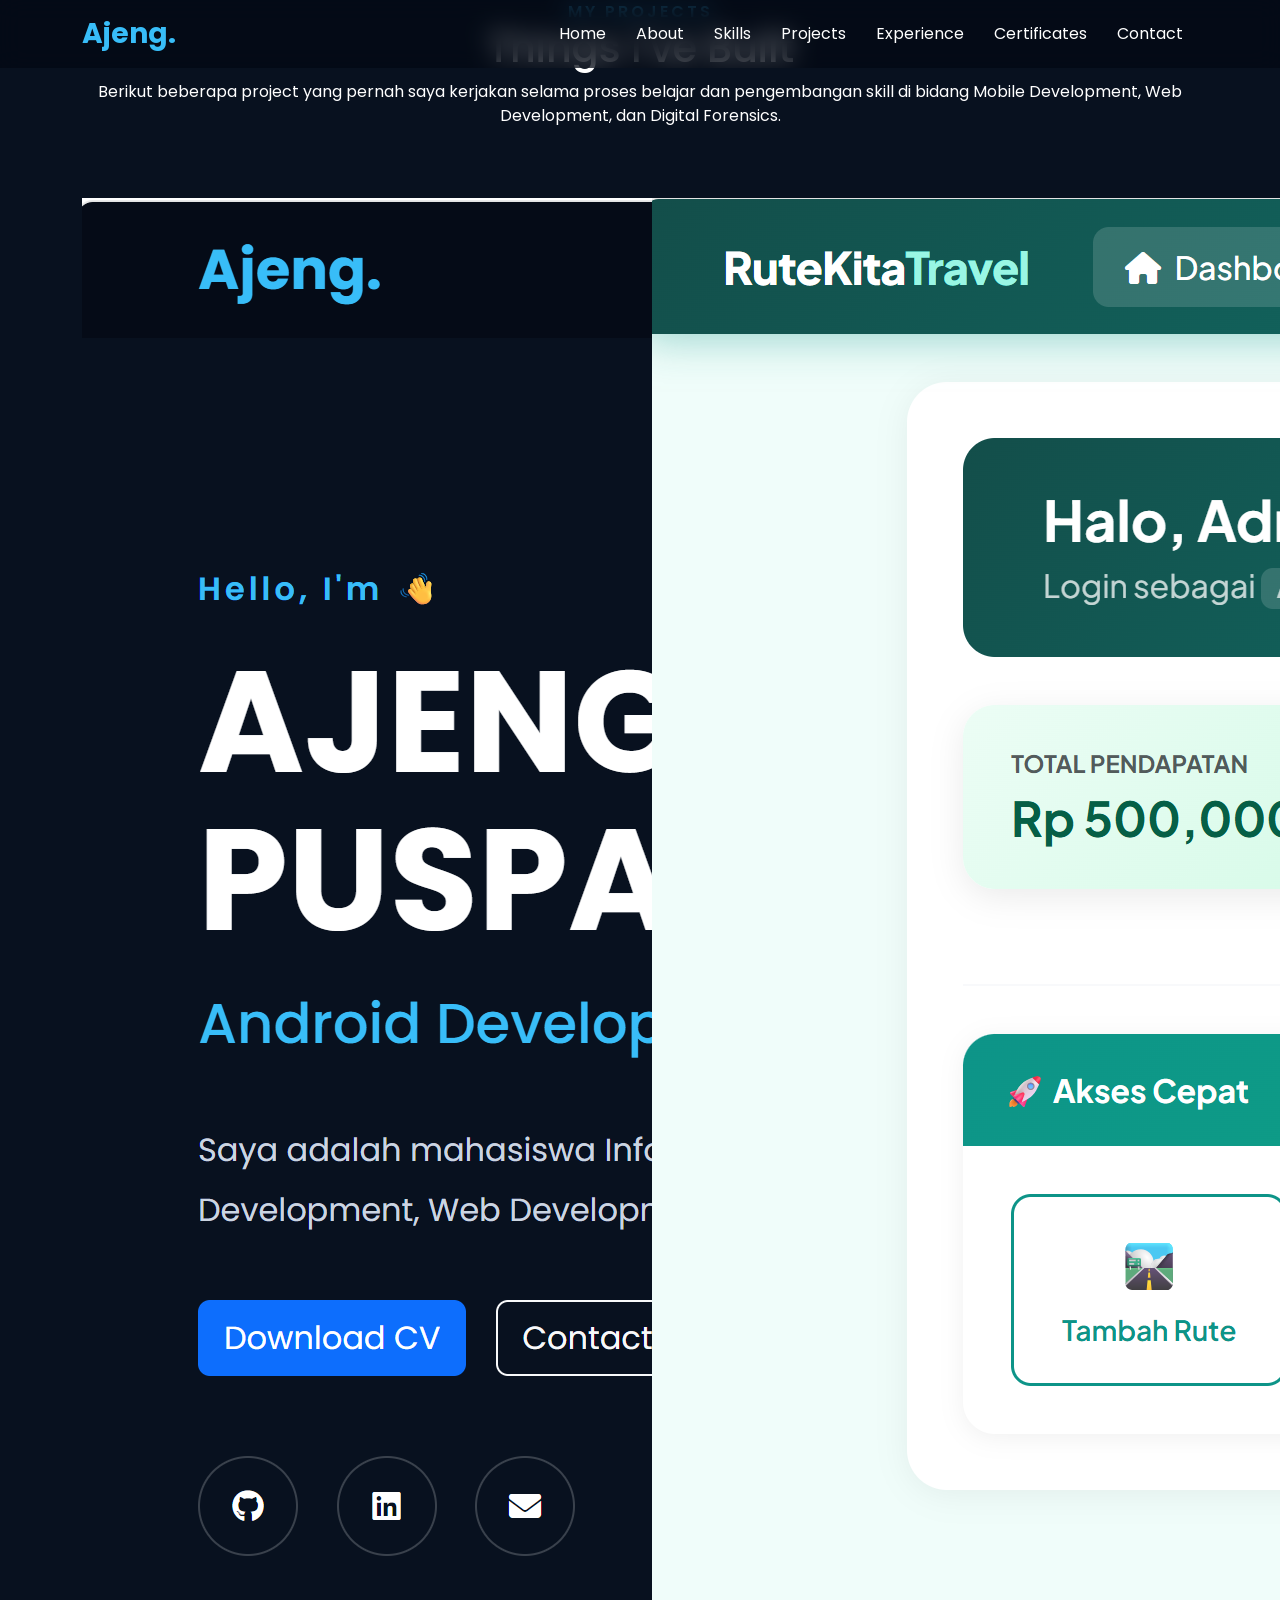
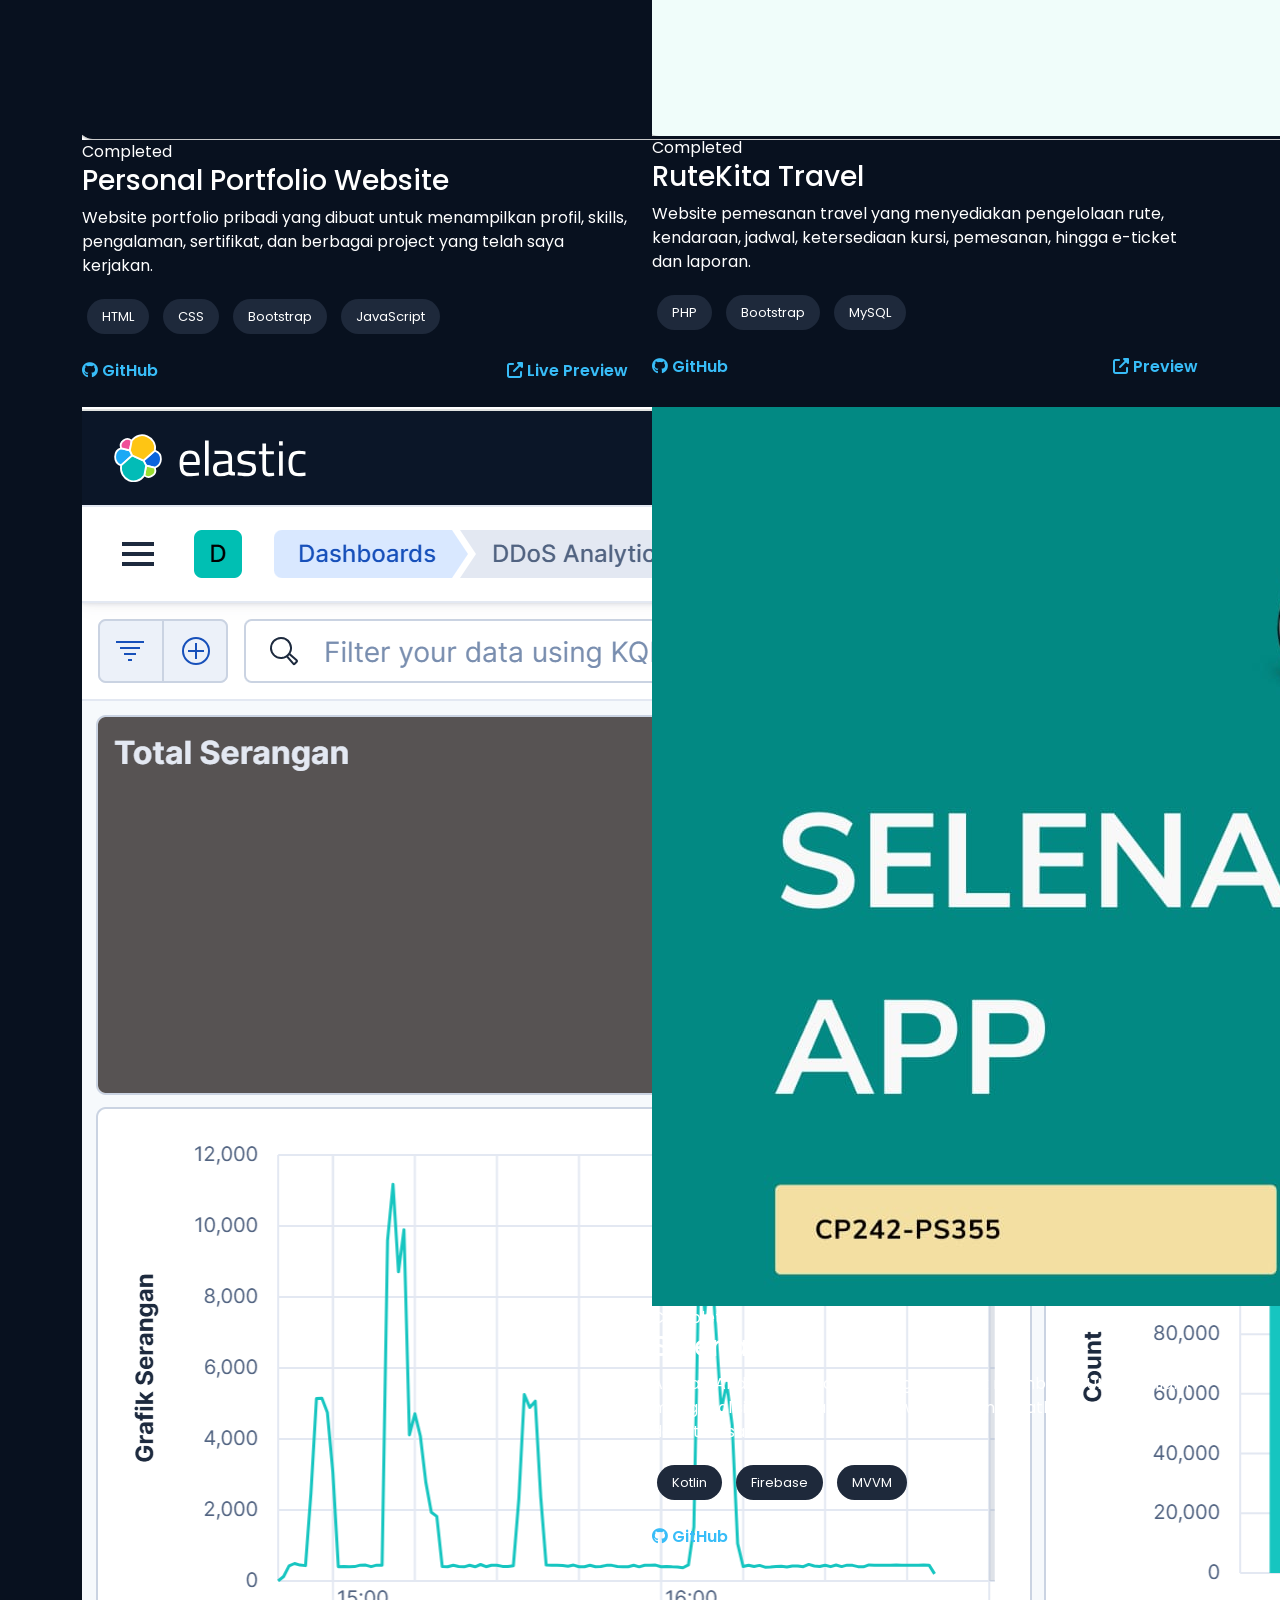
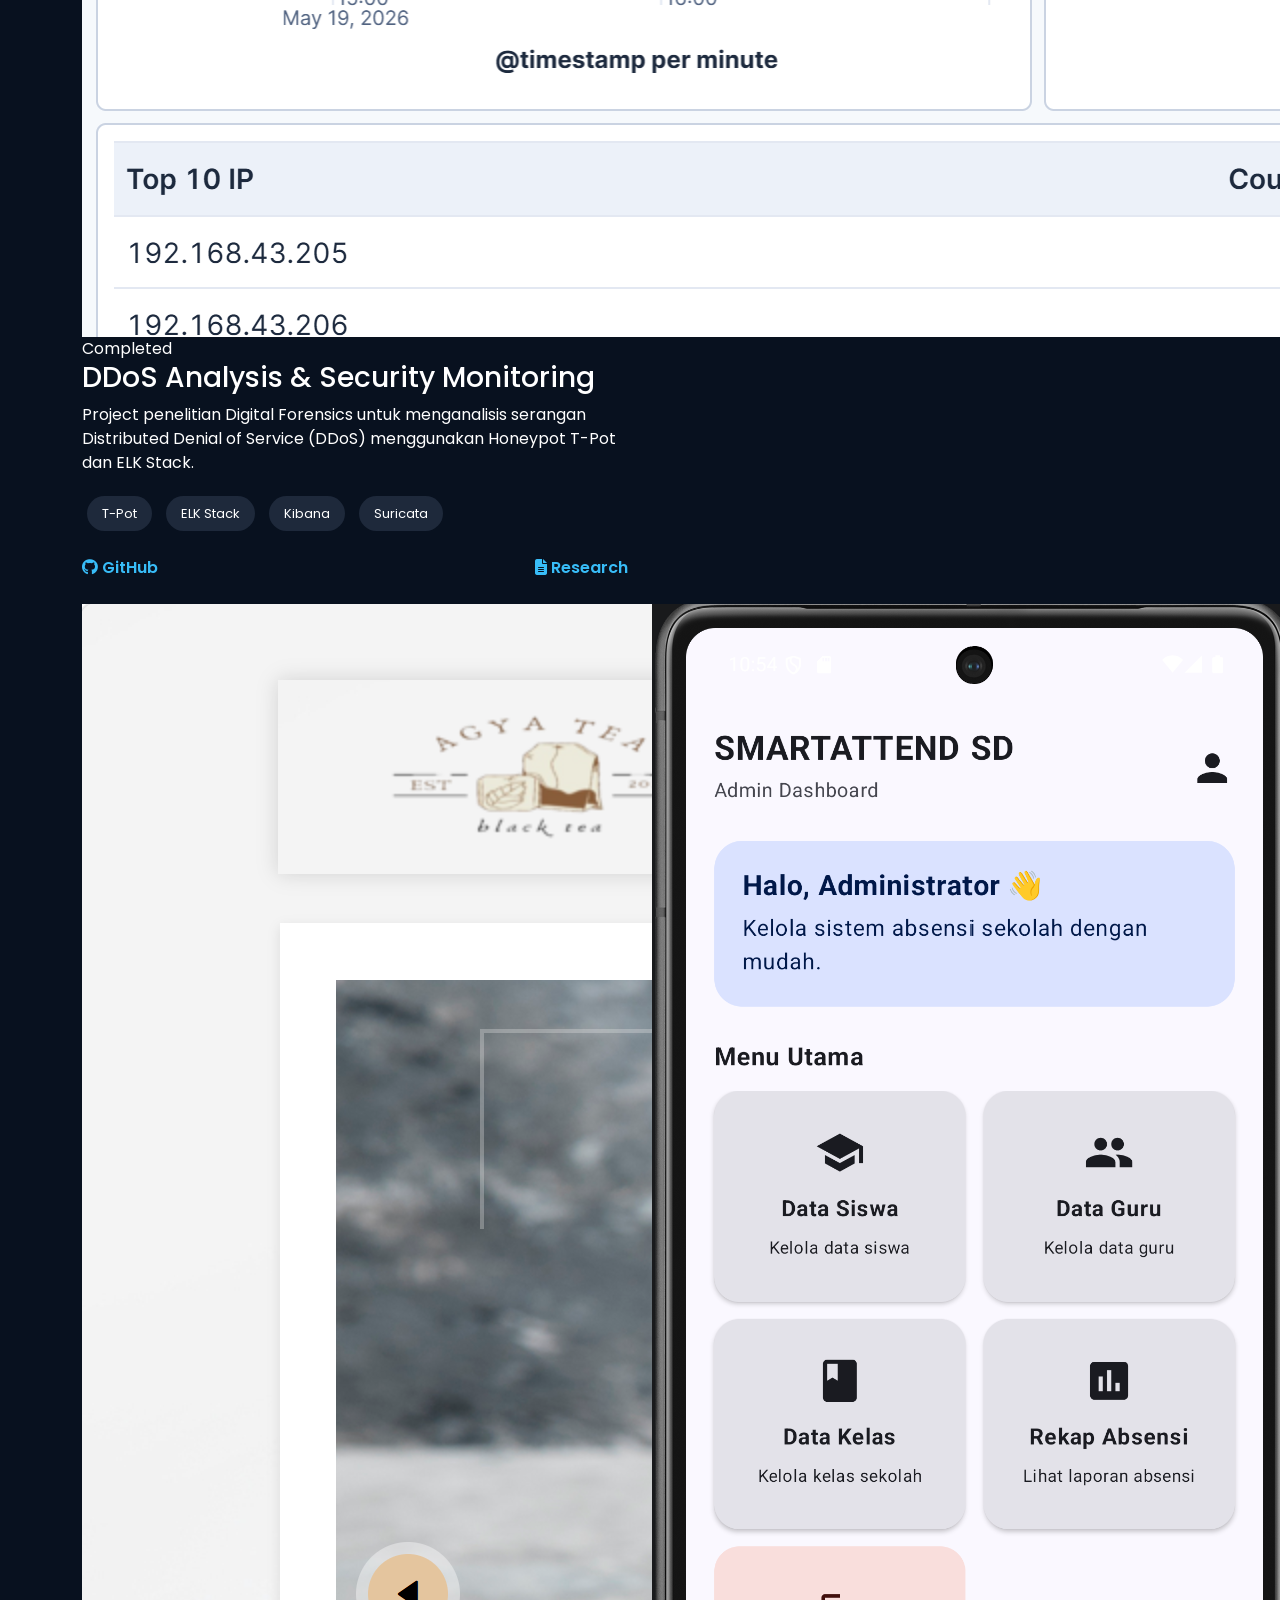
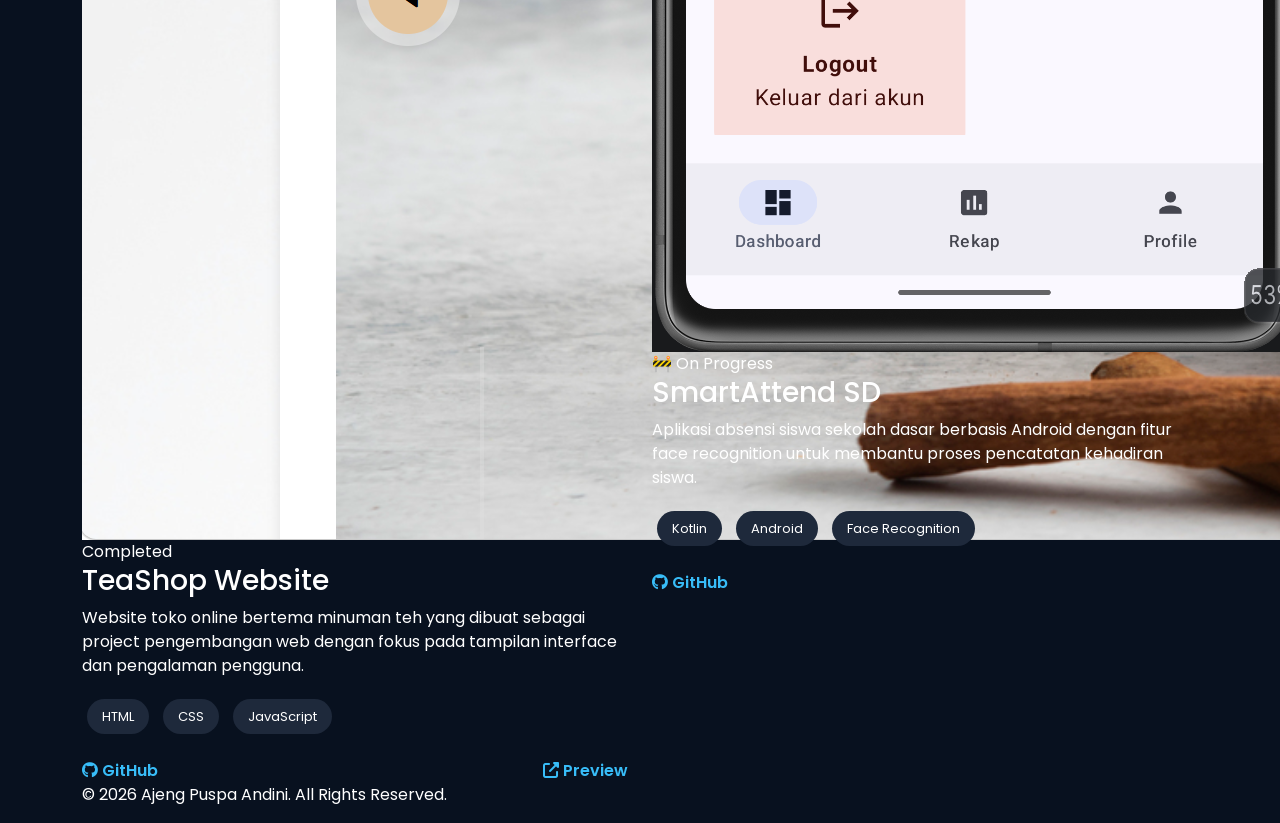
==== projects.html @ 6c4ac5fb "Add view all projects button" ====
<!DOCTYPE html>
<html lang="en">

<head>

    <meta charset="UTF-8">
    <meta name="viewport" content="width=device-width, initial-scale=1.0">

    <title>Projects | Ajeng Puspa Andini</title>

    <!-- Google Font -->
    <link rel="preconnect" href="https://fonts.googleapis.com">

    <link href="https://fonts.googleapis.com/css2?family=Poppins:wght@300;400;500;600;700&display=swap"
        rel="stylesheet">

    <!-- Bootstrap -->
    <link href="https://cdn.jsdelivr.net/npm/bootstrap@5.3.7/dist/css/bootstrap.min.css"
        rel="stylesheet">

    <!-- Font Awesome -->
    <link rel="stylesheet"
        href="https://cdnjs.cloudflare.com/ajax/libs/font-awesome/6.7.2/css/all.min.css">

    <!-- CSS -->
    <link rel="stylesheet" href="css/style.css">
    <link rel="stylesheet" href="css/responsive.css">

</head>


<body>

    <!-- Navbar -->
    <div id="navbar"></div>


    <!-- Projects Header -->
    <section class="projects-page">

        <div class="container">

            <div class="section-title">

                <span>MY PROJECTS</span>

                <h1>Things I've Built</h1>

                <p>
                    Berikut beberapa project yang pernah saya kerjakan
                    selama proses belajar dan pengembangan skill di bidang
                    Mobile Development, Web Development, dan Digital Forensics.
                </p>

            </div>


            <!-- Project List -->
            <div class="row g-4">


                <!-- Portfolio -->
                <div class="col-lg-6">

                    <div class="project-detail-card">

                        <img src="assets/image/portofolio.png"
                            alt="Personal Portfolio Website">

                        <div class="project-detail-content">

                            <span class="project-status">
                                Completed
                            </span>

                            <h3>
                                Personal Portfolio Website
                            </h3>

                            <p>
                                Website portfolio pribadi yang dibuat untuk
                                menampilkan profil, skills, pengalaman,
                                sertifikat, dan berbagai project yang telah
                                saya kerjakan.
                            </p>

                            <div class="tech">

                                <span>HTML</span>
                                <span>CSS</span>
                                <span>Bootstrap</span>
                                <span>JavaScript</span>

                            </div>

                            <div class="project-button">

                                <a href="#" target="_blank">
                                    <i class="fab fa-github"></i>
                                    GitHub
                                </a>

                                <a href="#" target="_blank">
                                    <i class="fas fa-external-link-alt"></i>
                                    Live Preview
                                </a>

                            </div>

                        </div>

                    </div>

                </div>


                <!-- RuteKita -->
                <div class="col-lg-6">

                    <div class="project-detail-card">

                        <img src="assets/image/TravelWeb.png"
                            alt="RuteKita Travel">

                        <div class="project-detail-content">

                            <span class="project-status">
                                Completed
                            </span>

                            <h3>
                                RuteKita Travel
                            </h3>

                            <p>
                                Website pemesanan travel yang menyediakan
                                pengelolaan rute, kendaraan, jadwal,
                                ketersediaan kursi, pemesanan, hingga
                                e-ticket dan laporan.
                            </p>

                            <div class="tech">

                                <span>PHP</span>
                                <span>Bootstrap</span>
                                <span>MySQL</span>

                            </div>

                            <div class="project-button">

                                <a href="#" target="_blank">
                                    <i class="fab fa-github"></i>
                                    GitHub
                                </a>

                                <a href="#" target="_blank">
                                    <i class="fas fa-external-link-alt"></i>
                                    Preview
                                </a>

                            </div>

                        </div>

                    </div>

                </div>


                <!-- DDoS -->
                <div class="col-lg-6">

                    <div class="project-detail-card">

                        <img src="assets/image/AnalisisDDoS.png"
                            alt="DDoS Analysis">

                        <div class="project-detail-content">

                            <span class="project-status">
                                Completed
                            </span>

                            <h3>
                                DDoS Analysis & Security Monitoring
                            </h3>

                            <p>
                                Project penelitian Digital Forensics untuk
                                menganalisis serangan Distributed Denial
                                of Service (DDoS) menggunakan Honeypot
                                T-Pot dan ELK Stack.
                            </p>

                            <div class="tech">

                                <span>T-Pot</span>
                                <span>ELK Stack</span>
                                <span>Kibana</span>
                                <span>Suricata</span>

                            </div>

                            <div class="project-button">

                                <a href="#" target="_blank">
                                    <i class="fab fa-github"></i>
                                    GitHub
                                </a>

                                <a href="#" target="_blank">
                                    <i class="fas fa-file-alt"></i>
                                    Research
                                </a>

                            </div>

                        </div>

                    </div>

                </div>


                <!-- Selena -->
                <div class="col-lg-6">

                    <div class="project-detail-card">

                        <img src="assets/image/SelenapApp.jpeg"
                            alt="Selena App">

                        <div class="project-detail-content">

                            <span class="project-status">
                                Completed
                            </span>

                            <h3>
                                Selena App
                            </h3>

                            <p>
                                Aplikasi Android yang dikembangkan untuk
                                membantu UMKM dalam menganalisis keuangan,
                                cash flow, dan mendapatkan insight dari
                                data transaksi.
                            </p>

                            <div class="tech">

                                <span>Kotlin</span>
                                <span>Firebase</span>
                                <span>MVVM</span>

                            </div>

                            <div class="project-button">

                                <a href="#" target="_blank">
                                    <i class="fab fa-github"></i>
                                    GitHub
                                </a>

                            </div>

                        </div>

                    </div>

                </div>


                <!-- TeaShop -->
                <div class="col-lg-6">

                    <div class="project-detail-card">

                        <img src="assets/image/teashop.png"
                            alt="TeaShop Website">

                        <div class="project-detail-content">

                            <span class="project-status">
                                Completed
                            </span>

                            <h3>
                                TeaShop Website
                            </h3>

                            <p>
                                Website toko online bertema minuman teh
                                yang dibuat sebagai project pengembangan
                                web dengan fokus pada tampilan interface
                                dan pengalaman pengguna.
                            </p>

                            <div class="tech">

                                <span>HTML</span>
                                <span>CSS</span>
                                <span>JavaScript</span>

                            </div>

                            <div class="project-button">

                                <a href="#" target="_blank">
                                    <i class="fab fa-github"></i>
                                    GitHub
                                </a>

                                <a href="#" target="_blank">
                                    <i class="fas fa-external-link-alt"></i>
                                    Preview
                                </a>

                            </div>

                        </div>

                    </div>

                </div>


                <!-- SmartAttend -->
                <div class="col-lg-6">

                    <div class="project-detail-card">

                        <img src="assets/image/Smartattend.png"
                            alt="SmartAttend SD">

                        <div class="project-detail-content">

                            <span class="project-status">
                                🚧 On Progress
                            </span>

                            <h3>
                                SmartAttend SD
                            </h3>

                            <p>
                                Aplikasi absensi siswa sekolah dasar
                                berbasis Android dengan fitur face
                                recognition untuk membantu proses
                                pencatatan kehadiran siswa.
                            </p>

                            <div class="tech">

                                <span>Kotlin</span>
                                <span>Android</span>
                                <span>Face Recognition</span>

                            </div>

                            <div class="project-button">

                                <a href="#" target="_blank">
                                    <i class="fab fa-github"></i>
                                    GitHub
                                </a>

                            </div>

                        </div>

                    </div>

                </div>


            </div>

        </div>

    </section>


    <!-- Footer -->
    <div id="footer"></div>


    <!-- JavaScript -->
    <script src="js/main.js"></script>

</body>

</html>
---- css/style.css ----
*{
    margin:0;
    padding:0;
    box-sizing:border-box;
    font-family:'Poppins',sans-serif;
}

body{
    background:#08111f;
    color:white;
}

.navbar{
    position: fixed;
    width:100%;
    top:0;
    left:0;
    z-index:1000;
    background:rgba(3,7,18,.6);
    backdrop-filter: blur(12px);
    transition:.4s;
}
.navbar.scrolled{

    background:#08111f;

    box-shadow:0 10px 30px rgba(0,0,0,.35);

}

.navbar-brand{
    color:#38bdf8;
    font-size:28px;
    font-weight:700;
    transition:.3s;
}

.nav-link{

    color:white !important;

    transition:.3s;

    position:relative;
    
    padding:8px 15px !important;

    border-radius:30px;

}

.nav-link:hover{

    color:#38BDF8 !important;
    transform:scale(1.08);
    background:rgba(56,189,248,.1);

}

.nav-link.active{

    color:#38BDF8 !important;

}

.nav-link.active::after{

    content:'';

    position:absolute;

    left:0;

    bottom:-6px;

    width:100%;

    height:2px;

    background:#38BDF8;

}

.hero{
    min-height:100vh;
    display:flex;
    align-items:center;
    padding-top:90px;
}

.hello{
    color:#38BDF8;
    font-weight:600;
    letter-spacing:2px;
}

.hero h1{
    font-size:72px;
    font-weight:700;
    line-height:1.1;
    margin:15px 0;
}

.hero h3{
    color:#38BDF8;
    min-height:40px;
}

.hero p{
    color:#cbd5e1;
    margin:25px 0;
    line-height:30px;
}

.hero-button{
    display:flex;
    gap:15px;
    margin-top:30px;
}

.social-icon{
    margin-top:40px;
}

.social-icon a{
    width:50px;
    height:50px;
    display:inline-flex;
    justify-content:center;
    align-items:center;
    border:1px solid rgba(255,255,255,.2);
    border-radius:50%;
    margin-right:15px;
    color:white;
    text-decoration:none;
    transition:.3s;
}

.social-icon a:hover{
    background:#38BDF8;
    transform:translateY(-6px);
}

.profile-wrapper{
    position:relative;
    display:inline-block;
}

.circle{
    width:420px;
    height:420px;
    background:#38BDF8;
    border-radius:50%;
    filter:blur(100px);
    opacity:.35;
    position:absolute;
    top:50%;
    left:50%;
    transform:translate(-50%,-50%);
}

.profile-img{
    width:360px;
    position:relative;
    z-index:2;
    animation:float 4s ease-in-out infinite;
}

@keyframes float{
    0%{
        transform:translateY(0);
    }
    50%{
        transform:translateY(-15px);
    }
    100%{
        transform:translateY(0);
    }
}

.about{

    padding:120px 0;

}

.section-title{

    text-align:center;

    margin-bottom:70px;

}

.section-title span{

    color:#38BDF8;

    letter-spacing:3px;

    font-weight:600;

}

.section-title h2{

    font-size:42px;

    margin-top:10px;

}

.about-image{

    text-align:center;

}

.about-image img{

    width:320px;

    border-radius:25px;

    box-shadow:0 0 50px rgba(56,189,248,.25);

}

.about h3{

    margin-bottom:20px;

}

.about p{

    color:#cbd5e1;

    line-height:30px;

}

.about-info{

    margin-top:40px;

    display:grid;

    grid-template-columns:repeat(2,1fr);

    gap:20px;

}

.about-info div{

    background:#111827;

    padding:20px;

    border-radius:15px;

    transition:.3s;

}

.about-info div:hover{

    transform:translateY(-8px);

    background:#1E293B;

}

.skills{
    padding:120px 0;
}

.skill-card{

    background:#111827;

    padding:30px;

    border-radius:20px;

    height:100%;

    transition:.35s;

    border:1px solid rgba(255,255,255,.08);

}

.skill-card:hover{

    transform:translateY(-10px);

    border-color:#38BDF8;

    box-shadow:0 15px 40px rgba(56,189,248,.18);

}

.skill-card h4{

    margin-bottom:25px;

    color:#38BDF8;

}

.skill-card span{

    display:inline-block;

    background:#1E293B;

    padding:10px 18px;

    margin:6px;

    border-radius:30px;

    font-size:14px;

    transition:.3s;

}

.skill-card span:hover{

    background:#38BDF8;

    color:#08111f;

}
.projects{

    padding:120px 0;

}

.project-card{

    background:#111827;

    border-radius:20px;

    overflow:hidden;

    transition:.4s;

    height:100%;

    border:1px solid rgba(255,255,255,.08);

}

.project-card:hover{

    transform:translateY(-12px);

    box-shadow:0 20px 50px rgba(56,189,248,.18);

}

.project-card img{

    width:100%;

    height:220px;

    object-fit:cover;

}

.project-content{

    padding:25px;

}

.project-content p{

    color:#cbd5e1;

    margin:20px 0;

}

.tech{

    margin-bottom:20px;

}

.tech span{

    display:inline-block;

    padding:8px 15px;

    background:#1E293B;

    border-radius:20px;

    margin:5px;

    font-size:13px;

}

.project-button{

    display:flex;

    justify-content:space-between;

}

.project-button a{

    color:#38BDF8;

    text-decoration:none;

    font-weight:600;

}
.timeline-section{
    padding:120px 0;
}

.timeline{
    position:relative;
    max-width:900px;
    margin:auto;
}

.timeline::before{
    content:'';
    position:absolute;
    left:18px;
    top:0;
    width:3px;
    height:100%;
    background:#38BDF8;
}

.timeline-item{
    position:relative;
    padding-left:60px;
    margin-bottom:50px;
}

.timeline-dot{
    width:18px;
    height:18px;
    background:#38BDF8;
    border-radius:50%;
    position:absolute;
    left:10px;
    top:8px;
    box-shadow:0 0 20px #38BDF8;
}

.timeline-content{
    background:#111827;
    padding:25px;
    border-radius:15px;
    transition:.3s;
}

.timeline-content:hover{
    transform:translateX(10px);
    box-shadow:0 15px 35px rgba(56,189,248,.18);
}

.year{
    color:#38BDF8;
    font-weight:600;
}

.certificates{
    padding:120px 0;
}

.certificate-card{

    background:#111827;

    border-radius:20px;

    overflow:hidden;

    text-align:center;

    padding-bottom:25px;

    transition:.35s;

    height:100%;

}

.certificate-card:hover{

    transform:translateY(-10px);

    box-shadow:0 15px 40px rgba(56,189,248,.18);

}

.certificate-card img{

    width:100%;

    height:220px;

    object-fit:cover;

}

.certificate-card h4{

    margin-top:20px;

}

.certificate-card p{

    color:#cbd5e1;

    padding:0 20px;

}

.contact{

    padding:120px 0;

}

.contact-box{

    max-width:700px;

    margin:auto;

    text-align:center;

    background:#111827;

    padding:50px;

    border-radius:20px;

}

.contact-box p{

    color:#cbd5e1;

}

.contact-info{

    margin:35px 0;

}

.contact-info p{

    margin:10px 0;

}

.view-projects-btn {
    padding: 12px 28px;
    border-radius: 30px;
    font-weight: 500;
    transition: 0.3s ease;
}

.view-projects-btn:hover {
    transform: translateY(-3px);
}
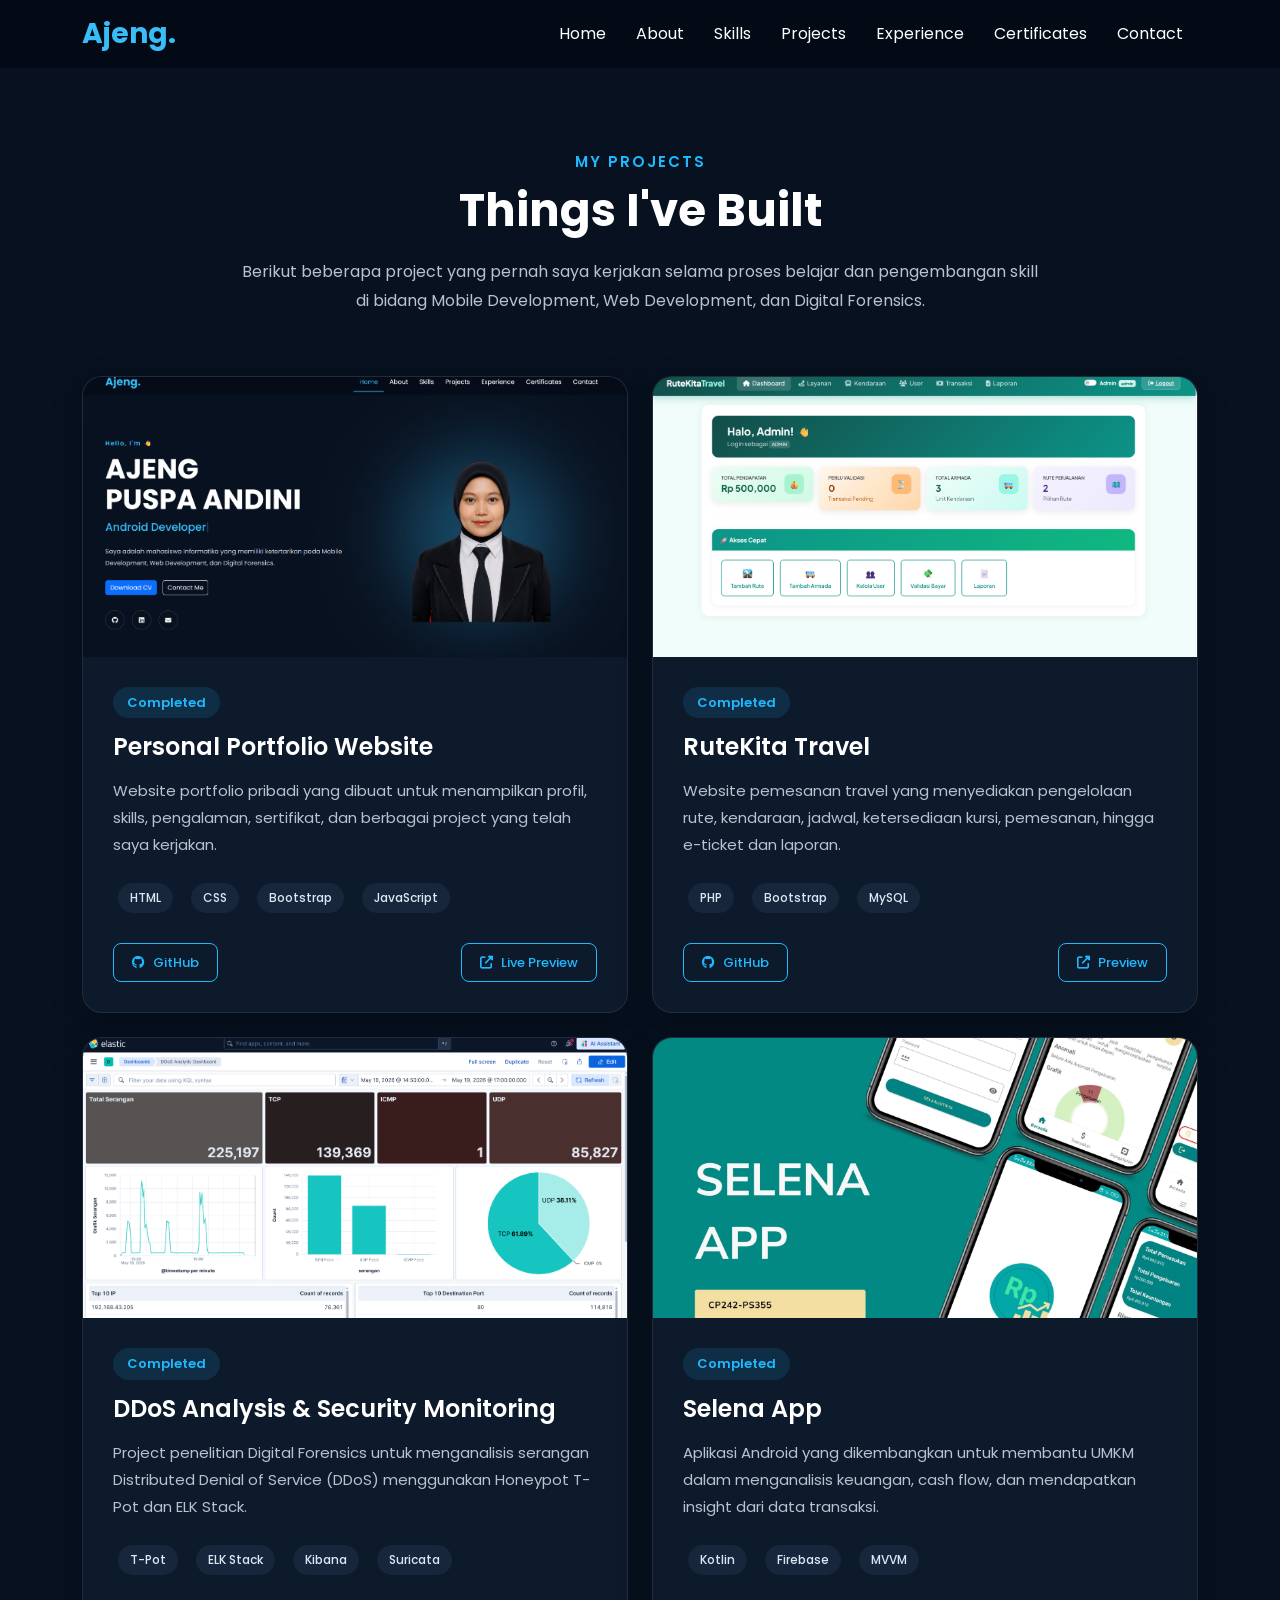
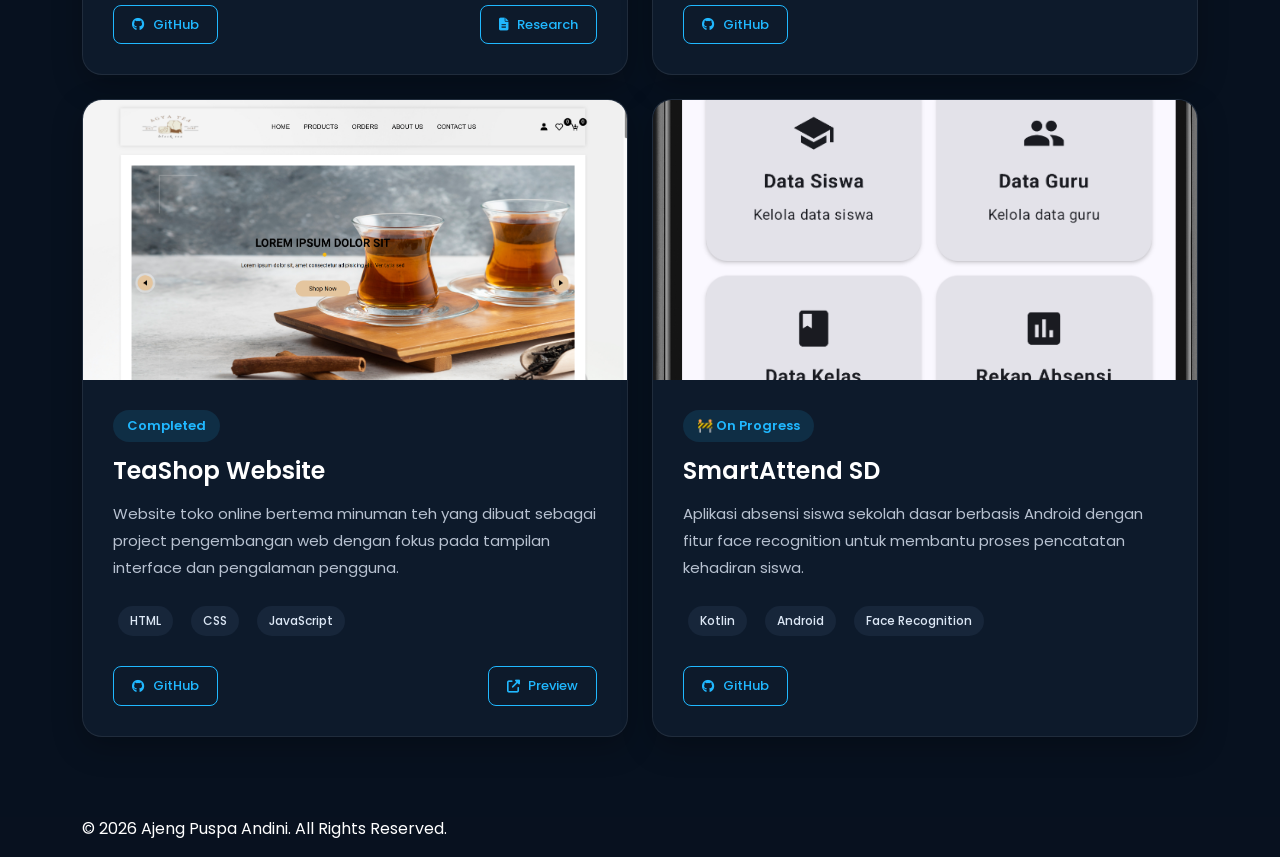
==== commit 709ad1a4: "Fix projects page styling" ====
--- a/projects.html
+++ b/projects.html
@@ -25,6 +25,7 @@
     <!-- CSS -->
     <link rel="stylesheet" href="css/style.css">
     <link rel="stylesheet" href="css/responsive.css">
+    <link rel="stylesheet" href="css/projects.css">
 
 </head>
 
--- a/css/style.css
+++ b/css/style.css
@@ -577,12 +577,18 @@
 }
 
 .view-projects-btn {
-    padding: 12px 28px;
+    display: inline-block;
+    padding: 12px 30px;
+    background: #0d6efd;
+    color: white;
+    text-decoration: none;
     border-radius: 30px;
     font-weight: 500;
-    transition: 0.3s ease;
+    transition: all 0.3s ease;
 }
 
 .view-projects-btn:hover {
+    color: white;
     transform: translateY(-3px);
+    box-shadow: 0 8px 20px rgba(13, 110, 253, 0.3);
 }
--- a/css/projects.css
+++ b/css/projects.css
@@ -0,0 +1,259 @@
+/* =========================================
+   PROJECTS PAGE
+========================================= */
+
+.projects-page {
+    min-height: 100vh;
+    padding: 150px 0 80px;
+    background: #07111f;
+}
+
+/* =========================================
+   HEADER
+========================================= */
+
+.projects-page .section-title {
+    text-align: center;
+    max-width: 800px;
+    margin: 0 auto 60px;
+}
+
+.projects-page .section-title span {
+    color: #20b8ff;
+    font-size: 15px;
+    font-weight: 600;
+    letter-spacing: 2px;
+}
+
+.projects-page .section-title h1 {
+    color: #ffffff;
+    font-size: 45px;
+    font-weight: 700;
+    margin: 10px 0 20px;
+}
+
+.projects-page .section-title p {
+    color: #b8c2d1;
+    font-size: 16px;
+    line-height: 1.8;
+    margin: 0;
+}
+
+
+/* =========================================
+   PROJECT CARD
+========================================= */
+
+.projects-page .project-detail-card {
+    height: 100%;
+    width: 100%;
+    background: #0d1a2b;
+    border: 1px solid rgba(255, 255, 255, 0.08);
+    border-radius: 20px;
+    overflow: hidden;
+
+    display: flex;
+    flex-direction: column;
+
+    transition: all 0.3s ease;
+
+    box-shadow: 0 10px 30px rgba(0, 0, 0, 0.25);
+}
+
+.projects-page .project-detail-card:hover {
+    transform: translateY(-8px);
+    box-shadow: 0 20px 40px rgba(0, 0, 0, 0.35);
+}
+
+
+/* =========================================
+   PROJECT IMAGE
+========================================= */
+
+/* INI YANG PALING PENTING */
+
+.projects-page .project-detail-card img {
+    display: block;
+
+    width: 100% !important;
+    height: 280px !important;
+
+    max-width: 100% !important;
+    max-height: 280px !important;
+
+    object-fit: cover !important;
+    object-position: center;
+
+    margin: 0 !important;
+    padding: 0 !important;
+}
+
+
+/* =========================================
+   PROJECT CONTENT
+========================================= */
+
+.projects-page .project-detail-content {
+    padding: 30px;
+
+    display: flex;
+    flex-direction: column;
+
+    flex: 1;
+}
+
+.projects-page .project-detail-content h3 {
+    color: #ffffff;
+    font-size: 24px;
+    font-weight: 600;
+    margin: 15px 0;
+}
+
+.projects-page .project-detail-content p {
+    color: #b8c2d1;
+    font-size: 15px;
+    line-height: 1.8;
+    margin-bottom: 20px;
+}
+
+
+/* =========================================
+   STATUS
+========================================= */
+
+.projects-page .project-status {
+    display: inline-block;
+    width: fit-content;
+
+    padding: 6px 14px;
+
+    border-radius: 20px;
+
+    background: rgba(32, 184, 255, 0.12);
+    color: #20b8ff;
+
+    font-size: 13px;
+    font-weight: 600;
+}
+
+
+/* =========================================
+   TECHNOLOGY
+========================================= */
+
+.projects-page .tech {
+    display: flex;
+    flex-wrap: wrap;
+    gap: 8px;
+
+    margin-bottom: 25px;
+}
+
+.projects-page .tech span {
+    display: inline-block;
+
+    padding: 6px 12px;
+
+    border-radius: 20px;
+
+    background: #17263a;
+
+    color: #dce7f5;
+
+    font-size: 12px;
+    font-weight: 500;
+}
+
+
+/* =========================================
+   BUTTON
+========================================= */
+
+.projects-page .project-button {
+    display: flex;
+    flex-wrap: wrap;
+    gap: 12px;
+
+    margin-top: auto;
+}
+
+.projects-page .project-button a {
+    display: inline-flex;
+    align-items: center;
+    gap: 8px;
+
+    padding: 9px 18px;
+
+    border: 1px solid #20b8ff;
+    border-radius: 8px;
+
+    color: #20b8ff;
+
+    text-decoration: none;
+
+    font-size: 13px;
+    font-weight: 500;
+
+    transition: all 0.3s ease;
+}
+
+.projects-page .project-button a:hover {
+    background: #20b8ff;
+    color: #07111f;
+}
+
+
+/* =========================================
+   RESPONSIVE
+========================================= */
+
+@media (max-width: 991px) {
+
+    .projects-page {
+        padding: 130px 0 60px;
+    }
+
+    .projects-page .section-title h1 {
+        font-size: 38px;
+    }
+
+    .projects-page .project-detail-card img {
+        height: 250px !important;
+        max-height: 250px !important;
+    }
+
+}
+
+
+@media (max-width: 767px) {
+
+    .projects-page {
+        padding: 110px 0 50px;
+    }
+
+    .projects-page .section-title {
+        margin-bottom: 40px;
+    }
+
+    .projects-page .section-title h1 {
+        font-size: 32px;
+    }
+
+    .projects-page .section-title p {
+        font-size: 14px;
+    }
+
+    .projects-page .project-detail-card img {
+        height: 220px !important;
+        max-height: 220px !important;
+    }
+
+    .projects-page .project-detail-content {
+        padding: 22px;
+    }
+
+    .projects-page .project-detail-content h3 {
+        font-size: 21px;
+    }
+
+}
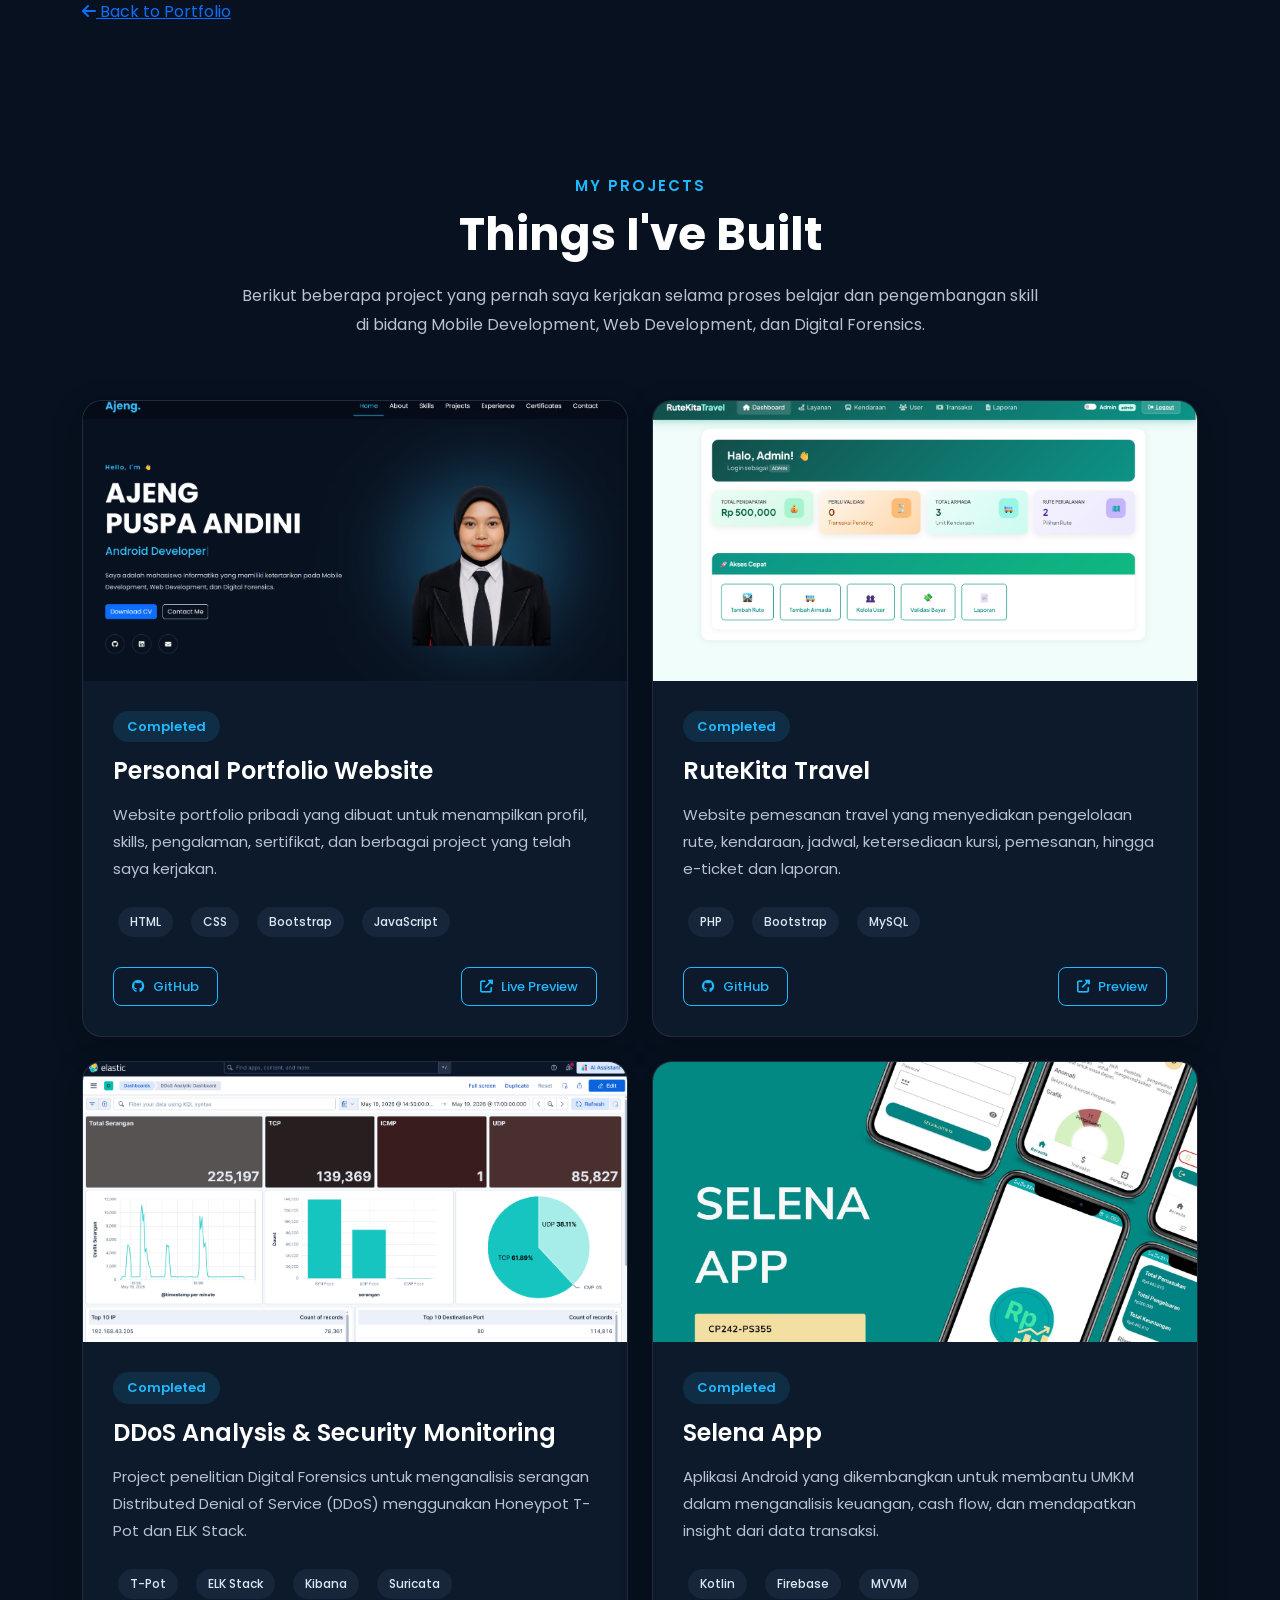
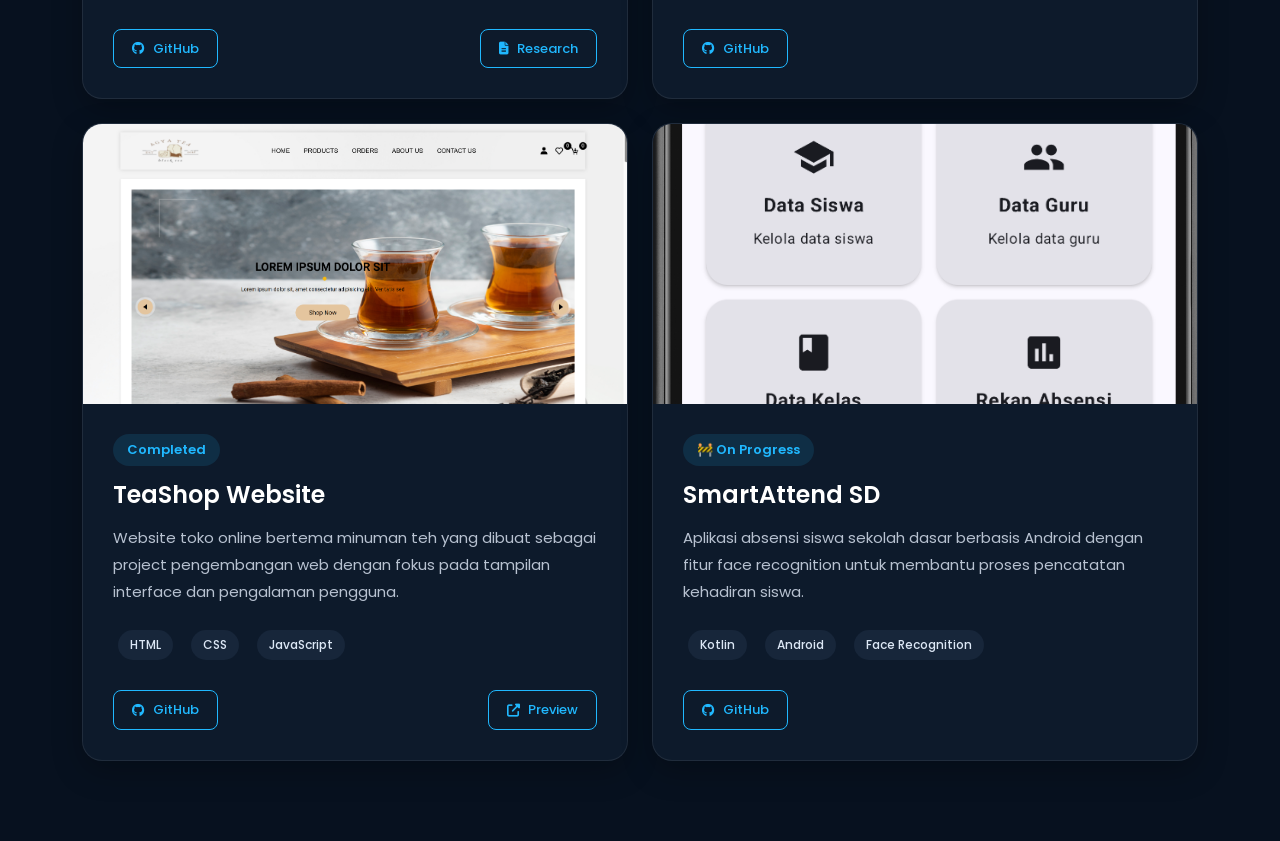
==== commit 792e19fb: "Fix projects page styling" ====
--- a/projects.html
+++ b/projects.html
@@ -32,8 +32,15 @@
 
 <body>
 
-    <!-- Navbar -->
-    <div id="navbar"></div>
+     <!-- Back Button -->
+    <div class="projects-back">
+        <div class="container">
+            <a href="index.html">
+                <i class="fas fa-arrow-left"></i>
+                Back to Portfolio
+            </a>
+        </div>
+    </div>
 
 
     <!-- Projects Header -->
--- a/css/projects.css
+++ b/css/projects.css
@@ -256,4 +256,4 @@
         font-size: 21px;
     }
 
-}+}
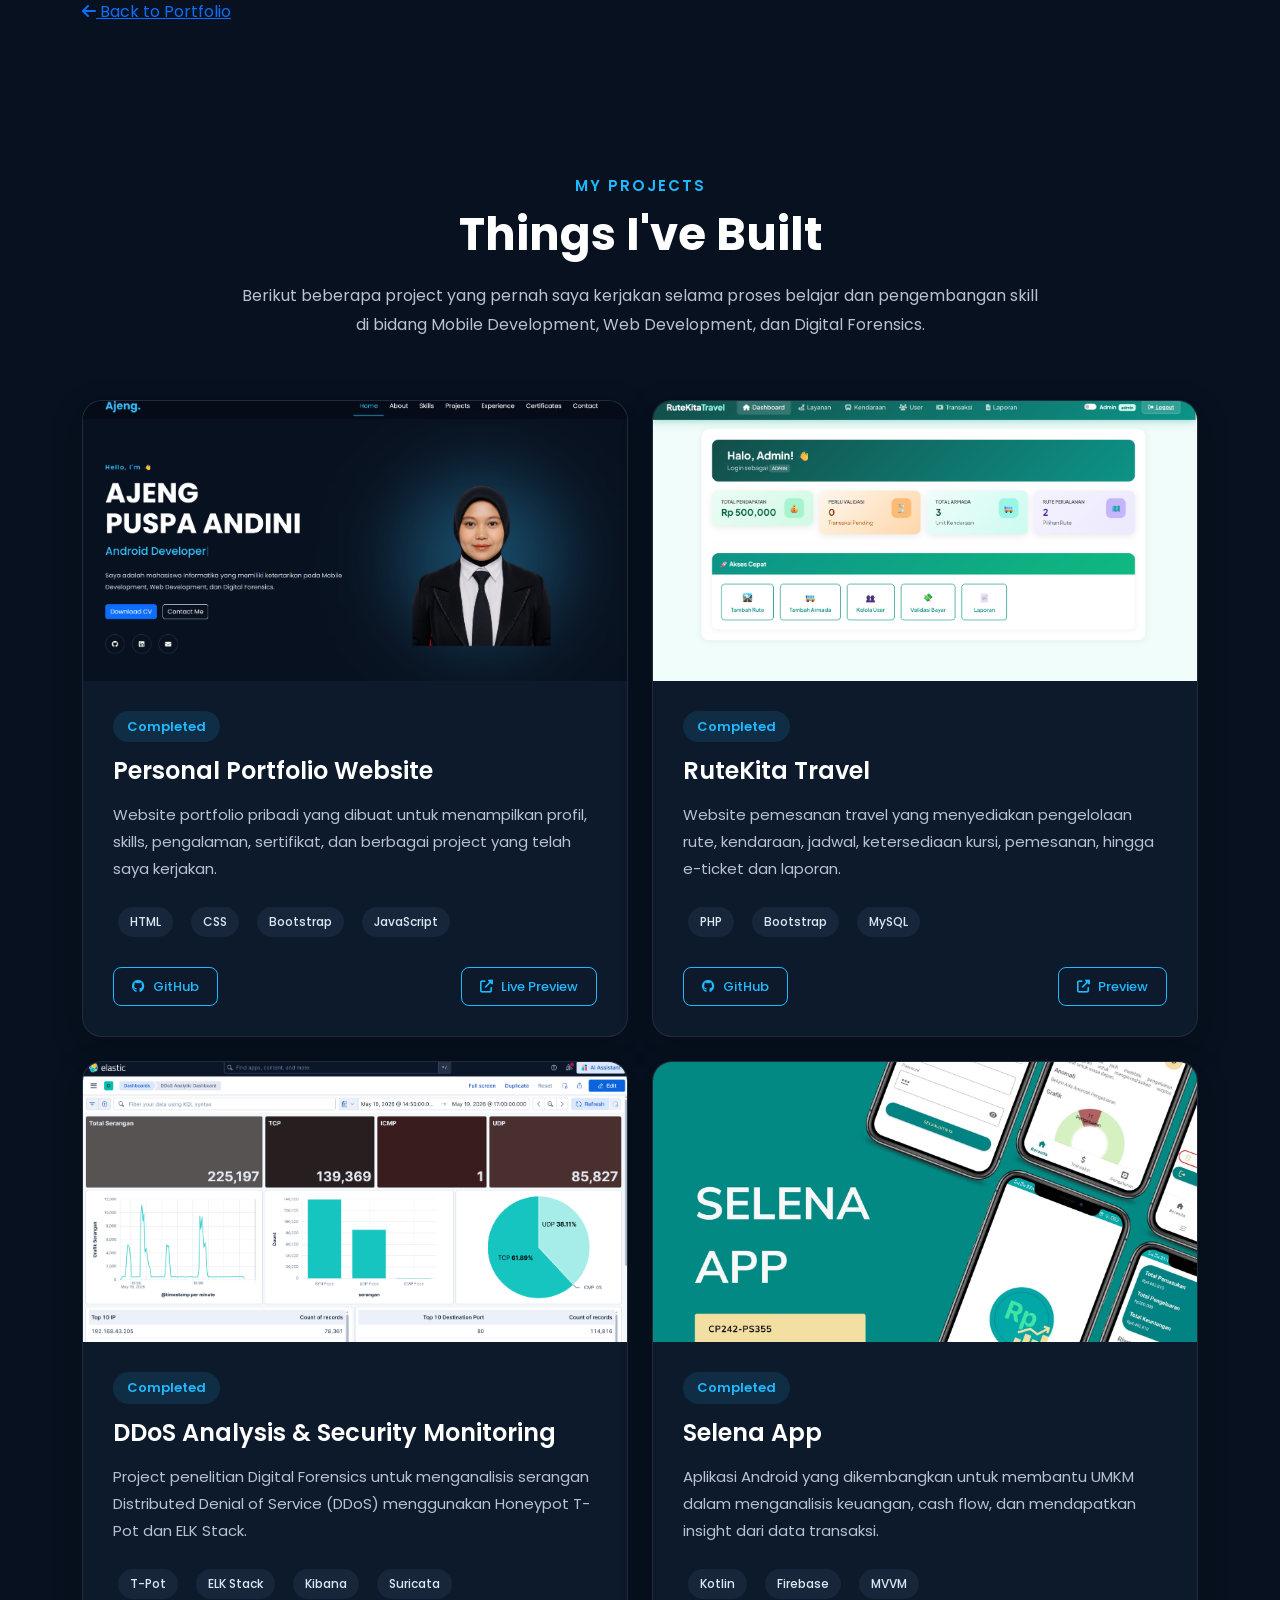
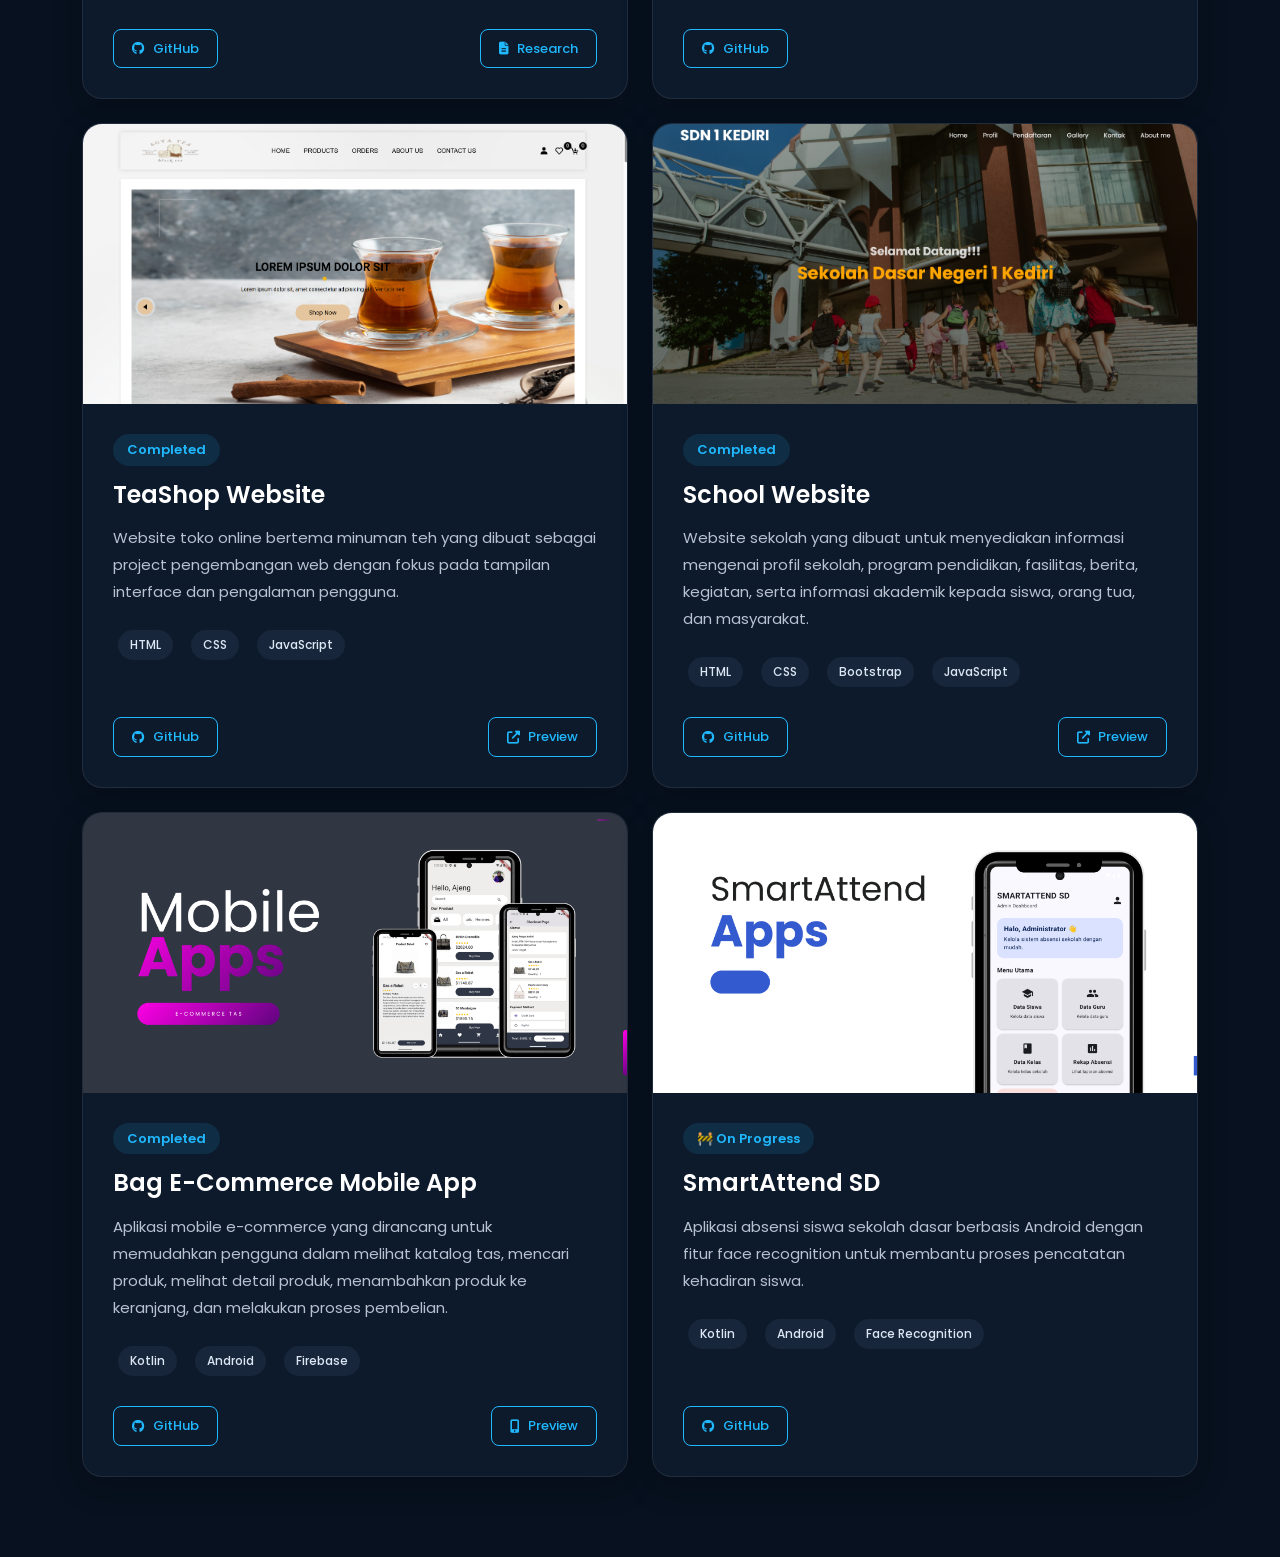
==== commit 234b350c: "Update cv" ====
--- a/projects.html
+++ b/projects.html
@@ -333,13 +333,120 @@
 
                 </div>
 
+                <!-- School Website -->
+                <div class="col-lg-6">
+
+                    <div class="project-detail-card">
+
+                        <img src="assets/image/websekolah.png"
+                            alt="School Website">
+
+                    <div class="project-detail-content">
+
+                        <span class="project-status">
+                            Completed
+                        </span>
+
+                    <h3>
+                        School Website
+                    </h3>
+
+                    <p>
+                        Website sekolah yang dibuat untuk menyediakan informasi
+                        mengenai profil sekolah, program pendidikan, fasilitas,
+                        berita, kegiatan, serta informasi akademik kepada siswa,
+                        orang tua, dan masyarakat.
+                    </p>
+
+                    <div class="tech">
+
+                        <span>HTML</span>
+                        <span>CSS</span>
+                        <span>Bootstrap</span>
+                        <span>JavaScript</span>
+
+                    </div>
+
+                    <div class="project-button">
+
+                        <a href="#" target="_blank">
+                            <i class="fab fa-github"></i>
+                                GitHub
+                        </a>
+
+                        <a href="#" target="_blank">
+                            <i class="fas fa-external-link-alt"></i>
+                                Preview
+                        </a>
+
+                    </div>
+
+                </div>
+
+            </div>
+
+        </div>
+
+                <!-- Bag E-Commerce Mobile App -->
+                <div class="col-lg-6">
+
+                    <div class="project-detail-card">
+
+                        <img src="assets/image/tasapp.png"
+                            alt="Bag E-Commerce Mobile App">
+
+                        <div class="project-detail-content">
+
+                            <span class="project-status">
+                                Completed
+                            </span>
+
+                            <h3>
+                                Bag E-Commerce Mobile App
+                            </h3>
+
+                            <p>
+                                Aplikasi mobile e-commerce yang dirancang untuk
+                                memudahkan pengguna dalam melihat katalog tas,
+                                mencari produk, melihat detail produk, menambahkan
+                                produk ke keranjang, dan melakukan proses pembelian.
+                            </p>
+
+                            <div class="tech">
+
+                                <span>Kotlin</span>
+                                <span>Android</span>
+                                <span>Firebase</span>
+
+                            </div>
+
+                            <div class="project-button">
+
+                                <a href="#" target="_blank">
+                                    <i class="fab fa-github"></i>
+                                    GitHub
+                                </a>
+
+                                <a href="#" target="_blank">
+                                    <i class="fas fa-mobile-alt"></i>
+                                    Preview
+                                </a>
+
+                            </div>
+
+                        </div>
+
+                    </div>
+
+                </div>
+
 
                 <!-- SmartAttend -->
                 <div class="col-lg-6">
 
                     <div class="project-detail-card">
 
-                        <img src="assets/image/Smartattend.png"
+                        <img src="assets/image/smartattendapp.png"
                             alt="SmartAttend SD">
 
                         <div class="project-detail-content">
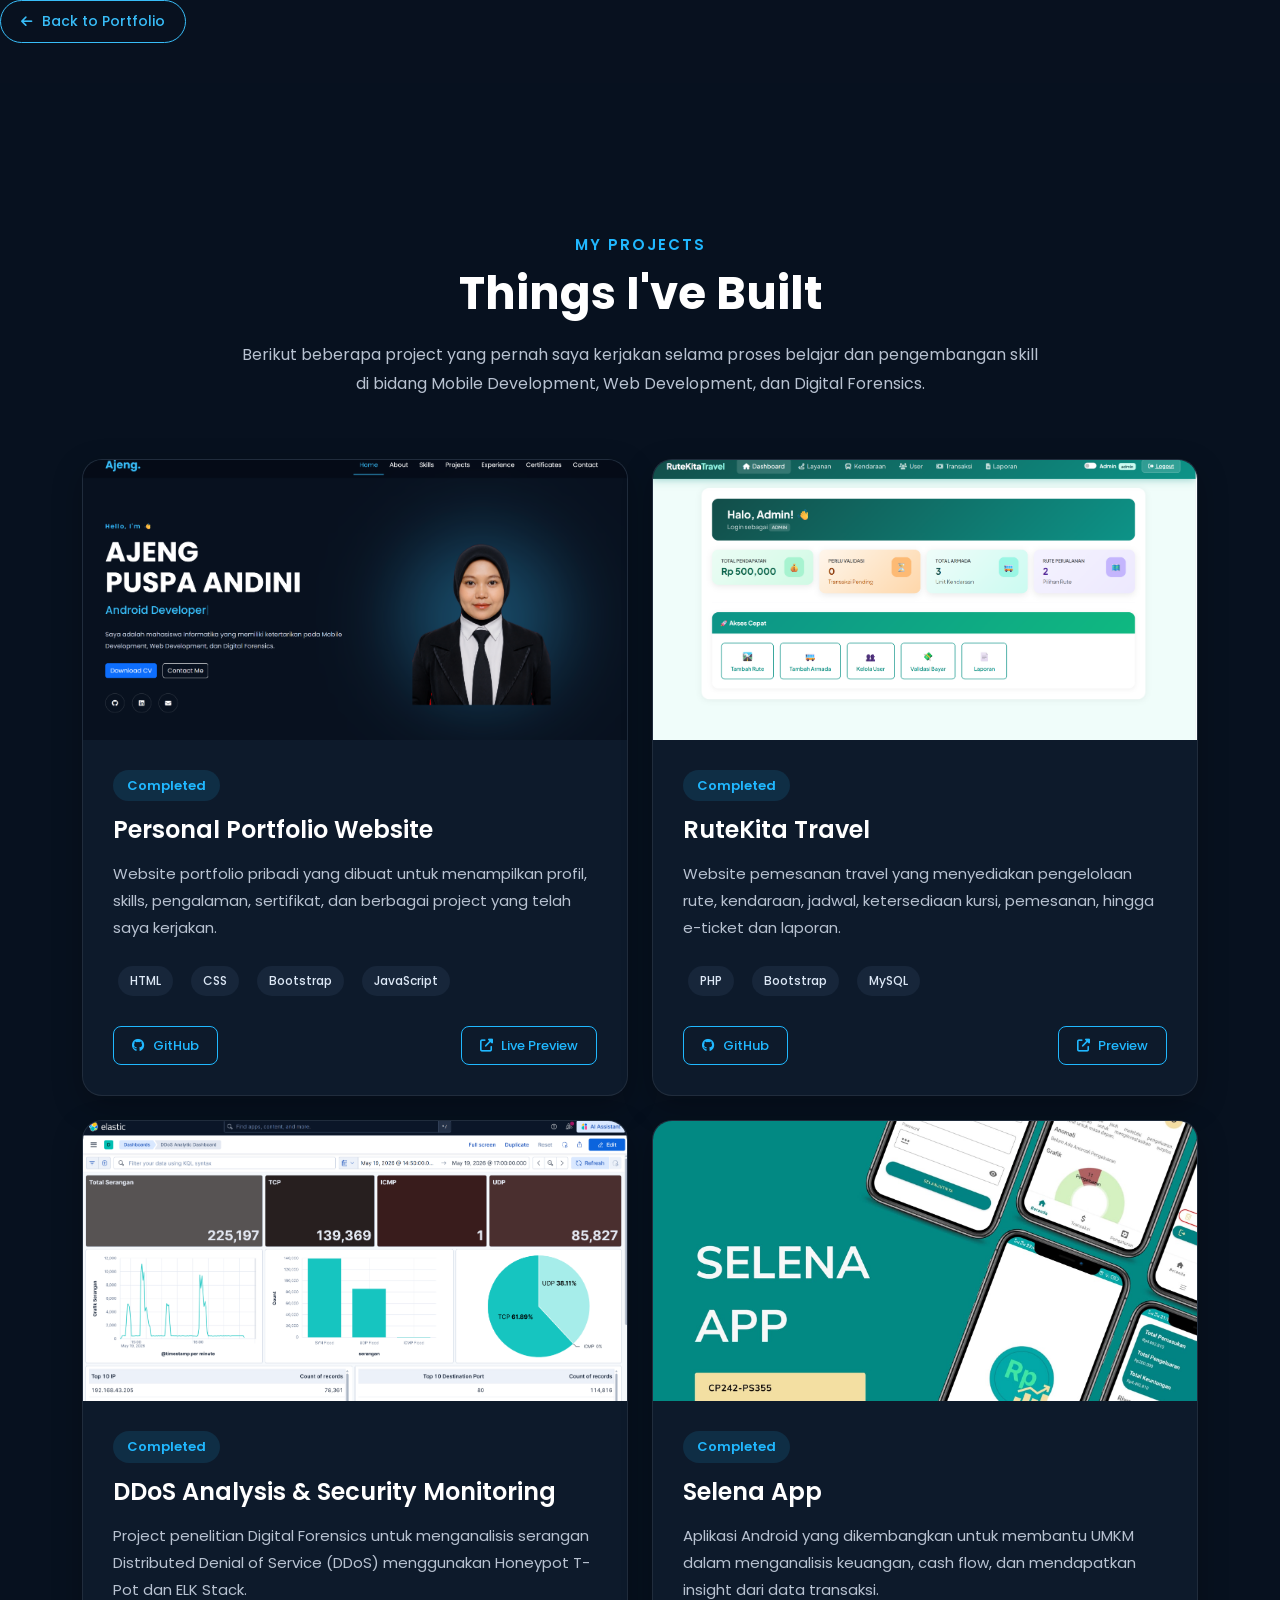
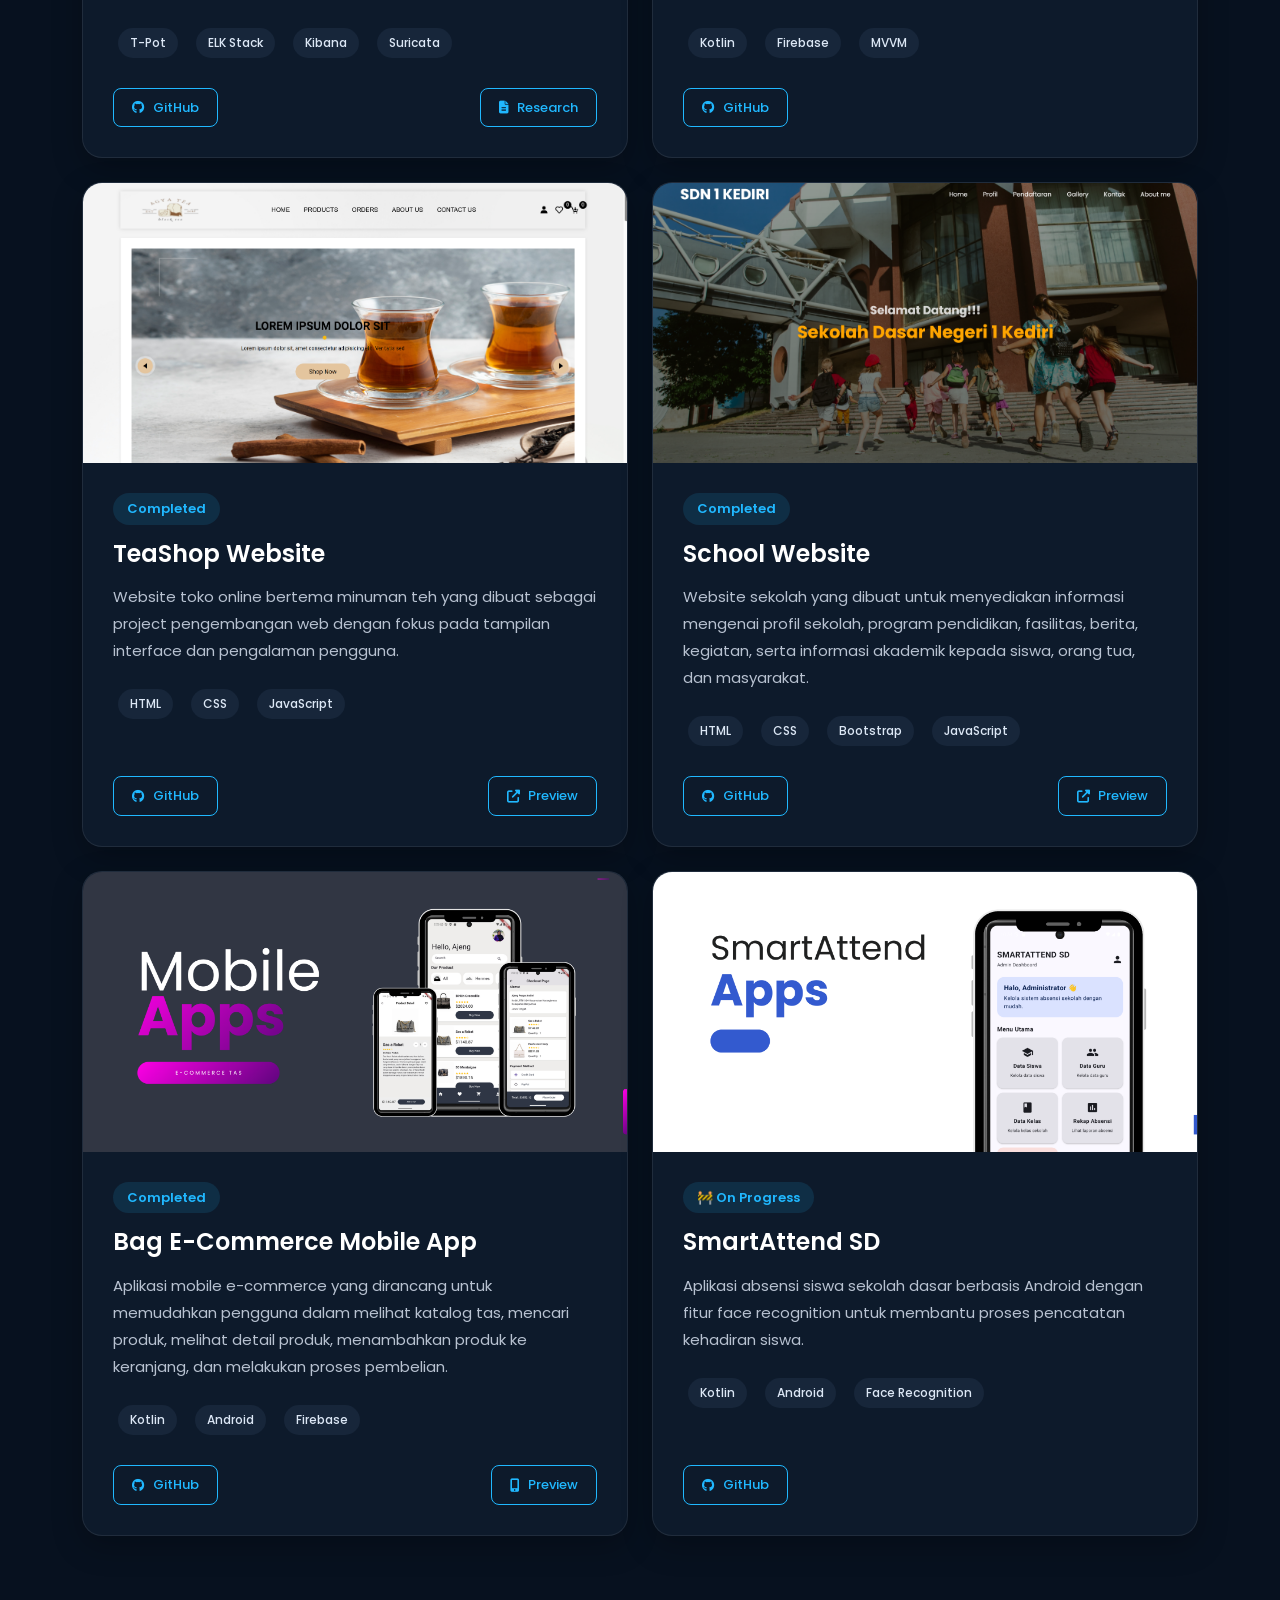
==== commit 50c3675c: "Update cv" ====
--- a/projects.html
+++ b/projects.html
@@ -32,15 +32,13 @@
 
 <body>
 
-     <!-- Back Button -->
-    <div class="projects-back">
-        <div class="container">
-            <a href="index.html">
+     <!-- Back to Portfolio -->
+        <div class="back-portfolio">
+            <a href="index.html" class="back-btn">
                 <i class="fas fa-arrow-left"></i>
                 Back to Portfolio
             </a>
         </div>
-    </div>
 
 
     <!-- Projects Header -->
--- a/css/style.css
+++ b/css/style.css
@@ -536,43 +536,118 @@
 
 }
 
+/* =========================================
+   CONTACT
+========================================= */
+
 .contact{
-
     padding:120px 0;
-
-}
-
-.contact-box{
-
-    max-width:700px;
-
-    margin:auto;
-
-    text-align:center;
+}
+
+.contact .section-title p{
+    color:#cbd5e1;
+    margin-top:15px;
+}
+
+
+/* Contact Card */
+
+.contact-card{
+
+    display:flex;
+    flex-direction:column;
+    align-items:center;
+    justify-content:center;
+
+    height:200px;
 
     background:#111827;
 
-    padding:50px;
+    border:1px solid rgba(255,255,255,.08);
 
     border-radius:20px;
 
-}
-
-.contact-box p{
-
-    color:#cbd5e1;
-
-}
-
-.contact-info{
-
-    margin:35px 0;
-
-}
-
-.contact-info p{
-
-    margin:10px 0;
+    text-decoration:none;
+
+    transition:.35s;
+
+    padding:25px;
+
+}
+
+
+.contact-card:hover{
+
+    transform:translateY(-10px);
+
+    border-color:#38BDF8;
+
+    box-shadow:0 15px 40px rgba(56,189,248,.18);
+
+}
+
+
+/* Icon */
+
+.contact-icon{
+
+    width:65px;
+    height:65px;
+
+    display:flex;
+    align-items:center;
+    justify-content:center;
+
+    border-radius:50%;
+
+    background:#1E293B;
+
+    color:#38BDF8;
+
+    font-size:28px;
+
+    margin-bottom:18px;
+
+    transition:.35s;
+
+}
+
+
+.contact-card:hover .contact-icon{
+
+    background:#38BDF8;
+
+    color:#08111f;
+
+    transform:scale(1.1);
+
+}
+
+
+/* Title */
+
+.contact-card h4{
+
+    color:white;
+
+    font-size:18px;
+
+    font-weight:600;
+
+    margin-bottom:8px;
+
+}
+
+
+/* Description */
+
+.contact-card p{
+
+    color:#94a3b8;
+
+    font-size:13px;
+
+    margin:0;
 
 }
 
--- a/css/projects.css
+++ b/css/projects.css
@@ -257,3 +257,45 @@
     }
 
 }
+
+/* =========================================
+   BACK TO PORTFOLIO BUTTON
+========================================= */
+
+.back-portfolio {
+    margin-bottom: 40px;
+}
+
+.back-btn {
+    display: inline-flex;
+    align-items: center;
+    gap: 10px;
+
+    padding: 10px 20px;
+
+    border: 1px solid #38BDF8;
+    border-radius: 30px;
+
+    color: #38BDF8;
+    background: transparent;
+
+    text-decoration: none;
+
+    font-size: 14px;
+    font-weight: 500;
+
+    transition: all 0.3s ease;
+}
+
+.back-btn i {
+    font-size: 13px;
+}
+
+.back-btn:hover {
+    background: #38BDF8;
+    color: #08111f;
+
+    transform: translateX(-4px);
+
+    box-shadow: 0 8px 25px rgba(56, 189, 248, 0.25);
+}
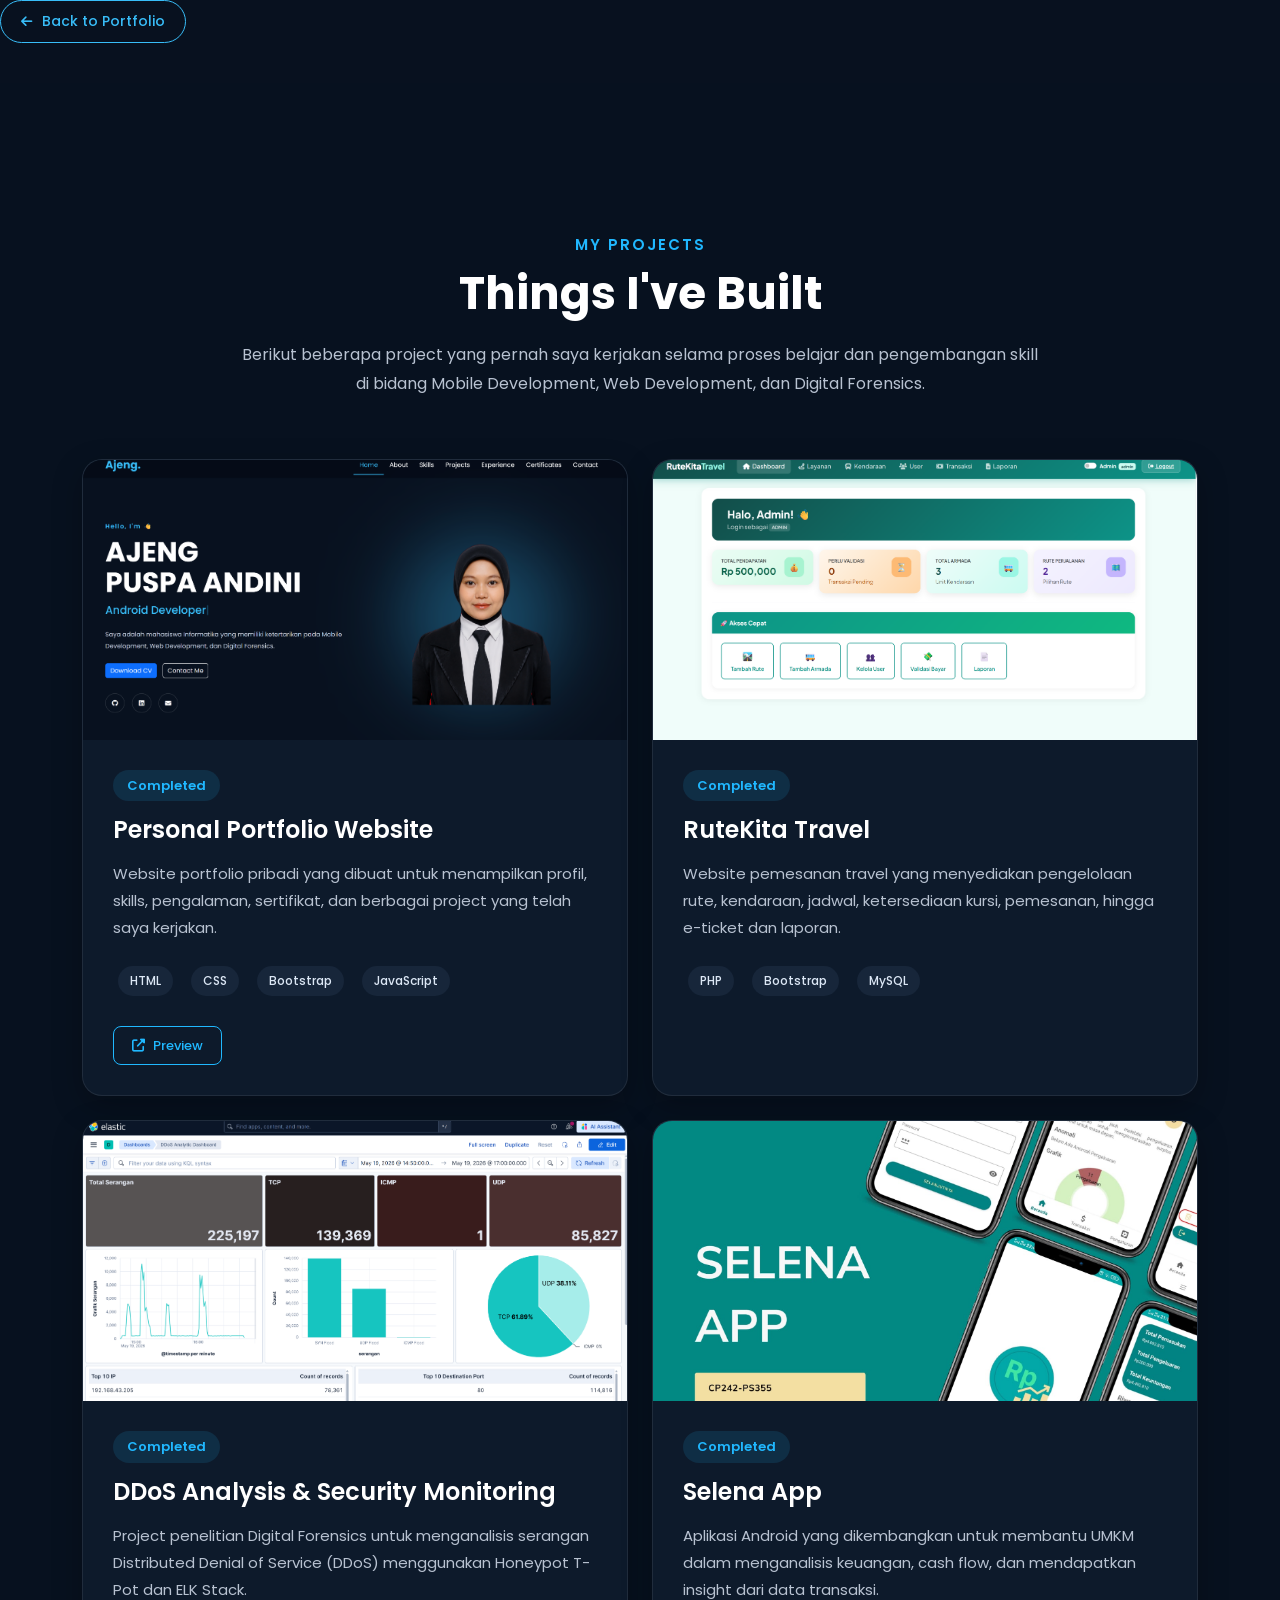
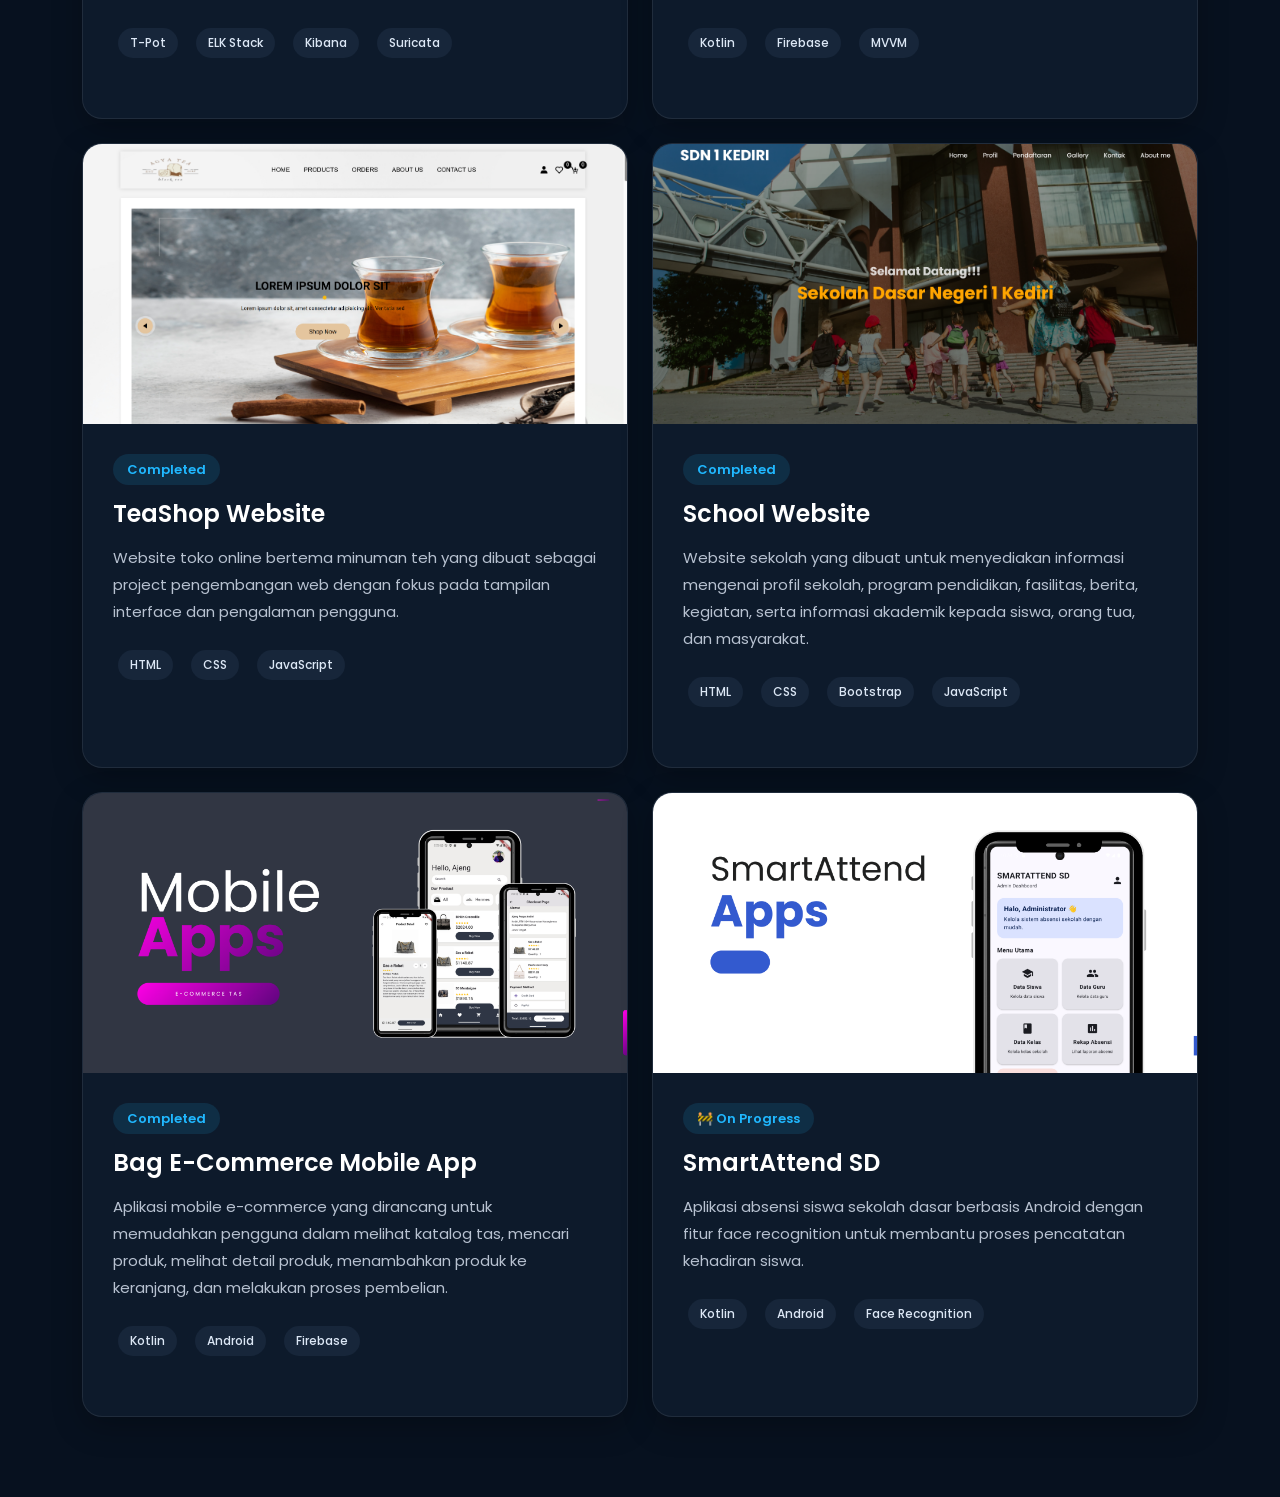
==== commit b7d54046: "Update porto" ====
--- a/projects.html
+++ b/projects.html
@@ -101,18 +101,12 @@
 
                             <div class="project-button">
 
-                                <a href="#" target="_blank">
-                                    <i class="fab fa-github"></i>
-                                    GitHub
-                                </a>
-
-                                <a href="#" target="_blank">
-                                    <i class="fas fa-external-link-alt"></i>
-                                    Live Preview
-                                </a>
-
-                            </div>
-
+                                    <a href="#" target="_blank">
+                                        <i class="fas fa-external-link-alt"></i>
+                                            Preview
+                                    </a>
+
+                            </div>
                         </div>
 
                     </div>
@@ -152,21 +146,6 @@
                                 <span>MySQL</span>
 
                             </div>
-
-                            <div class="project-button">
-
-                                <a href="#" target="_blank">
-                                    <i class="fab fa-github"></i>
-                                    GitHub
-                                </a>
-
-                                <a href="#" target="_blank">
-                                    <i class="fas fa-external-link-alt"></i>
-                                    Preview
-                                </a>
-
-                            </div>
-
                         </div>
 
                     </div>
@@ -207,21 +186,6 @@
                                 <span>Suricata</span>
 
                             </div>
-
-                            <div class="project-button">
-
-                                <a href="#" target="_blank">
-                                    <i class="fab fa-github"></i>
-                                    GitHub
-                                </a>
-
-                                <a href="#" target="_blank">
-                                    <i class="fas fa-file-alt"></i>
-                                    Research
-                                </a>
-
-                            </div>
-
                         </div>
 
                     </div>
@@ -262,15 +226,6 @@
 
                             </div>
 
-                            <div class="project-button">
-
-                                <a href="#" target="_blank">
-                                    <i class="fab fa-github"></i>
-                                    GitHub
-                                </a>
-
-                            </div>
-
                         </div>
 
                     </div>
@@ -308,20 +263,6 @@
                                 <span>HTML</span>
                                 <span>CSS</span>
                                 <span>JavaScript</span>
-
-                            </div>
-
-                            <div class="project-button">
-
-                                <a href="#" target="_blank">
-                                    <i class="fab fa-github"></i>
-                                    GitHub
-                                </a>
-
-                                <a href="#" target="_blank">
-                                    <i class="fas fa-external-link-alt"></i>
-                                    Preview
-                                </a>
 
                             </div>
 
@@ -364,21 +305,6 @@
                         <span>JavaScript</span>
 
                     </div>
-
-                    <div class="project-button">
-
-                        <a href="#" target="_blank">
-                            <i class="fab fa-github"></i>
-                                GitHub
-                        </a>
-
-                        <a href="#" target="_blank">
-                            <i class="fas fa-external-link-alt"></i>
-                                Preview
-                        </a>
-
-                    </div>
-
                 </div>
 
             </div>
@@ -417,21 +343,6 @@
                                 <span>Firebase</span>
 
                             </div>
-
-                            <div class="project-button">
-
-                                <a href="#" target="_blank">
-                                    <i class="fab fa-github"></i>
-                                    GitHub
-                                </a>
-
-                                <a href="#" target="_blank">
-                                    <i class="fas fa-mobile-alt"></i>
-                                    Preview
-                                </a>
-
-                            </div>
-
                         </div>
 
                     </div>
@@ -471,16 +382,6 @@
                                 <span>Face Recognition</span>
 
                             </div>
-
-                            <div class="project-button">
-
-                                <a href="#" target="_blank">
-                                    <i class="fab fa-github"></i>
-                                    GitHub
-                                </a>
-
-                            </div>
-
                         </div>
 
                     </div>
